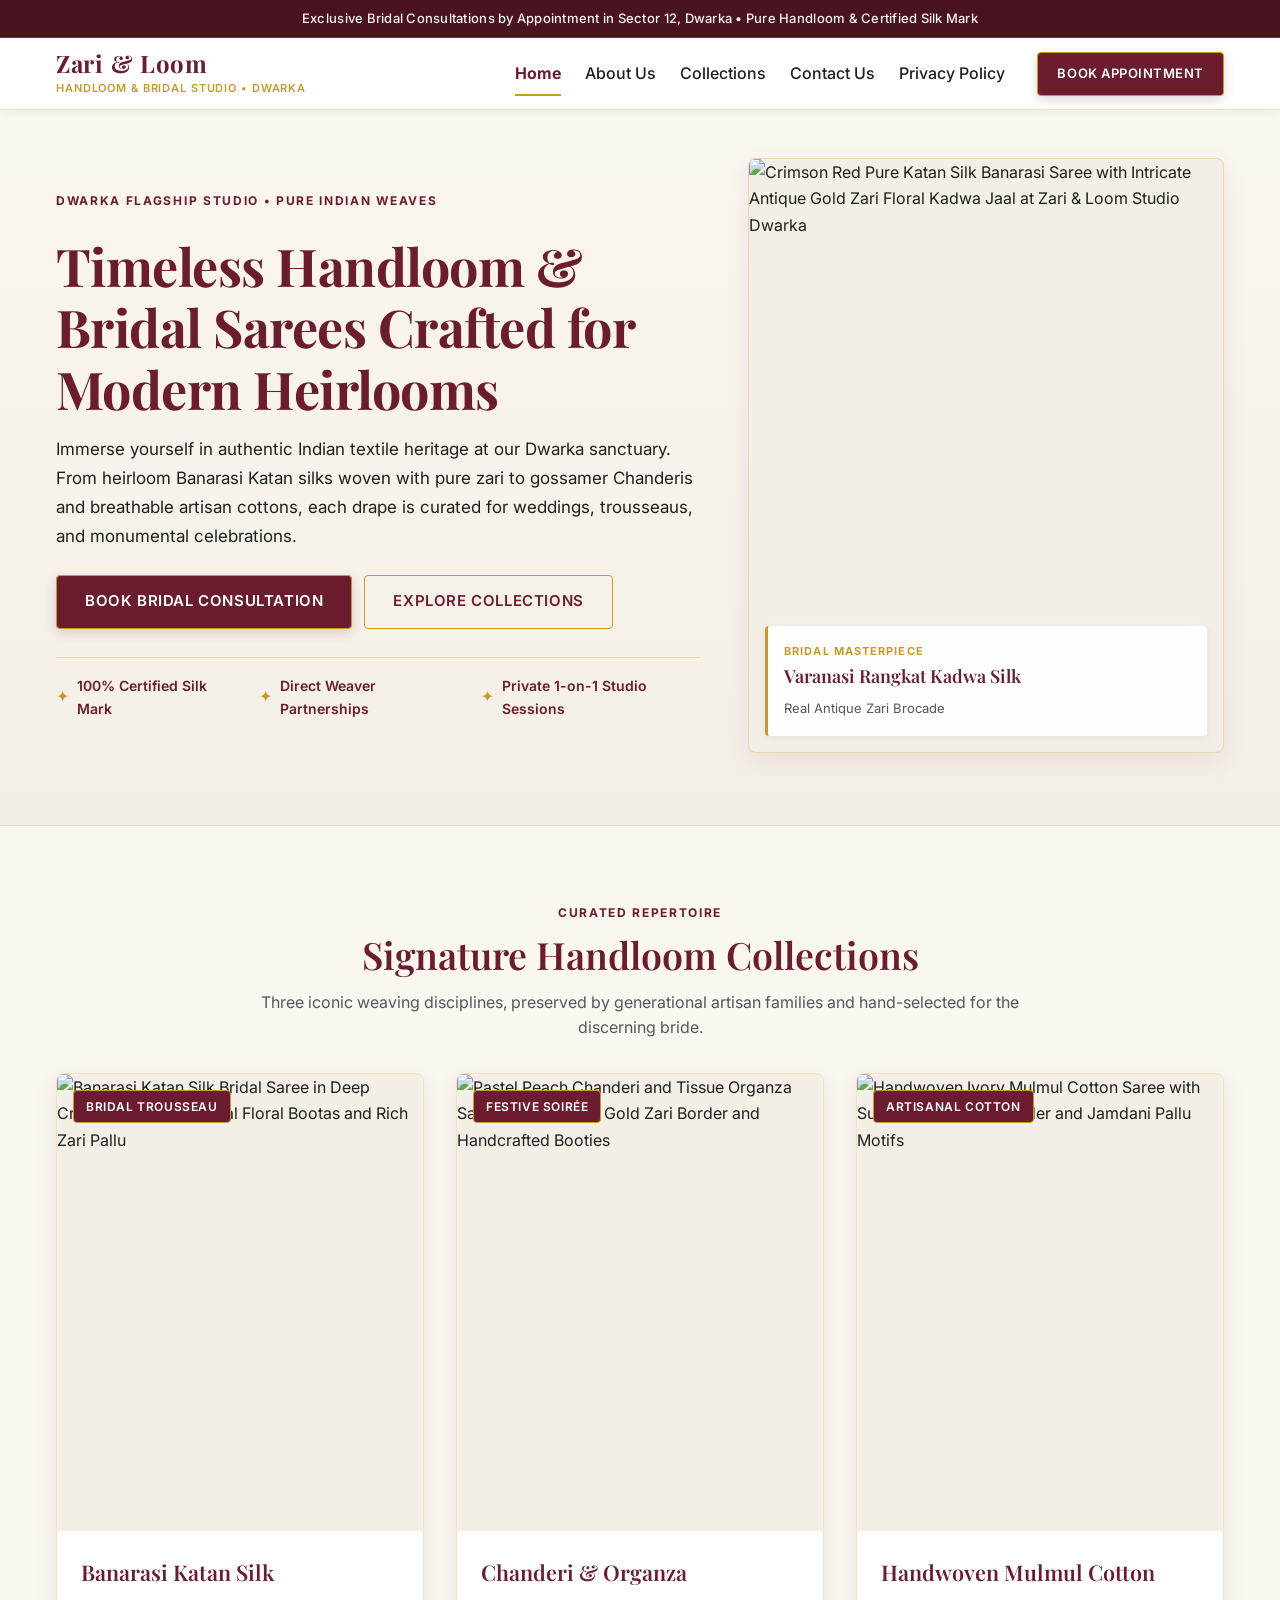
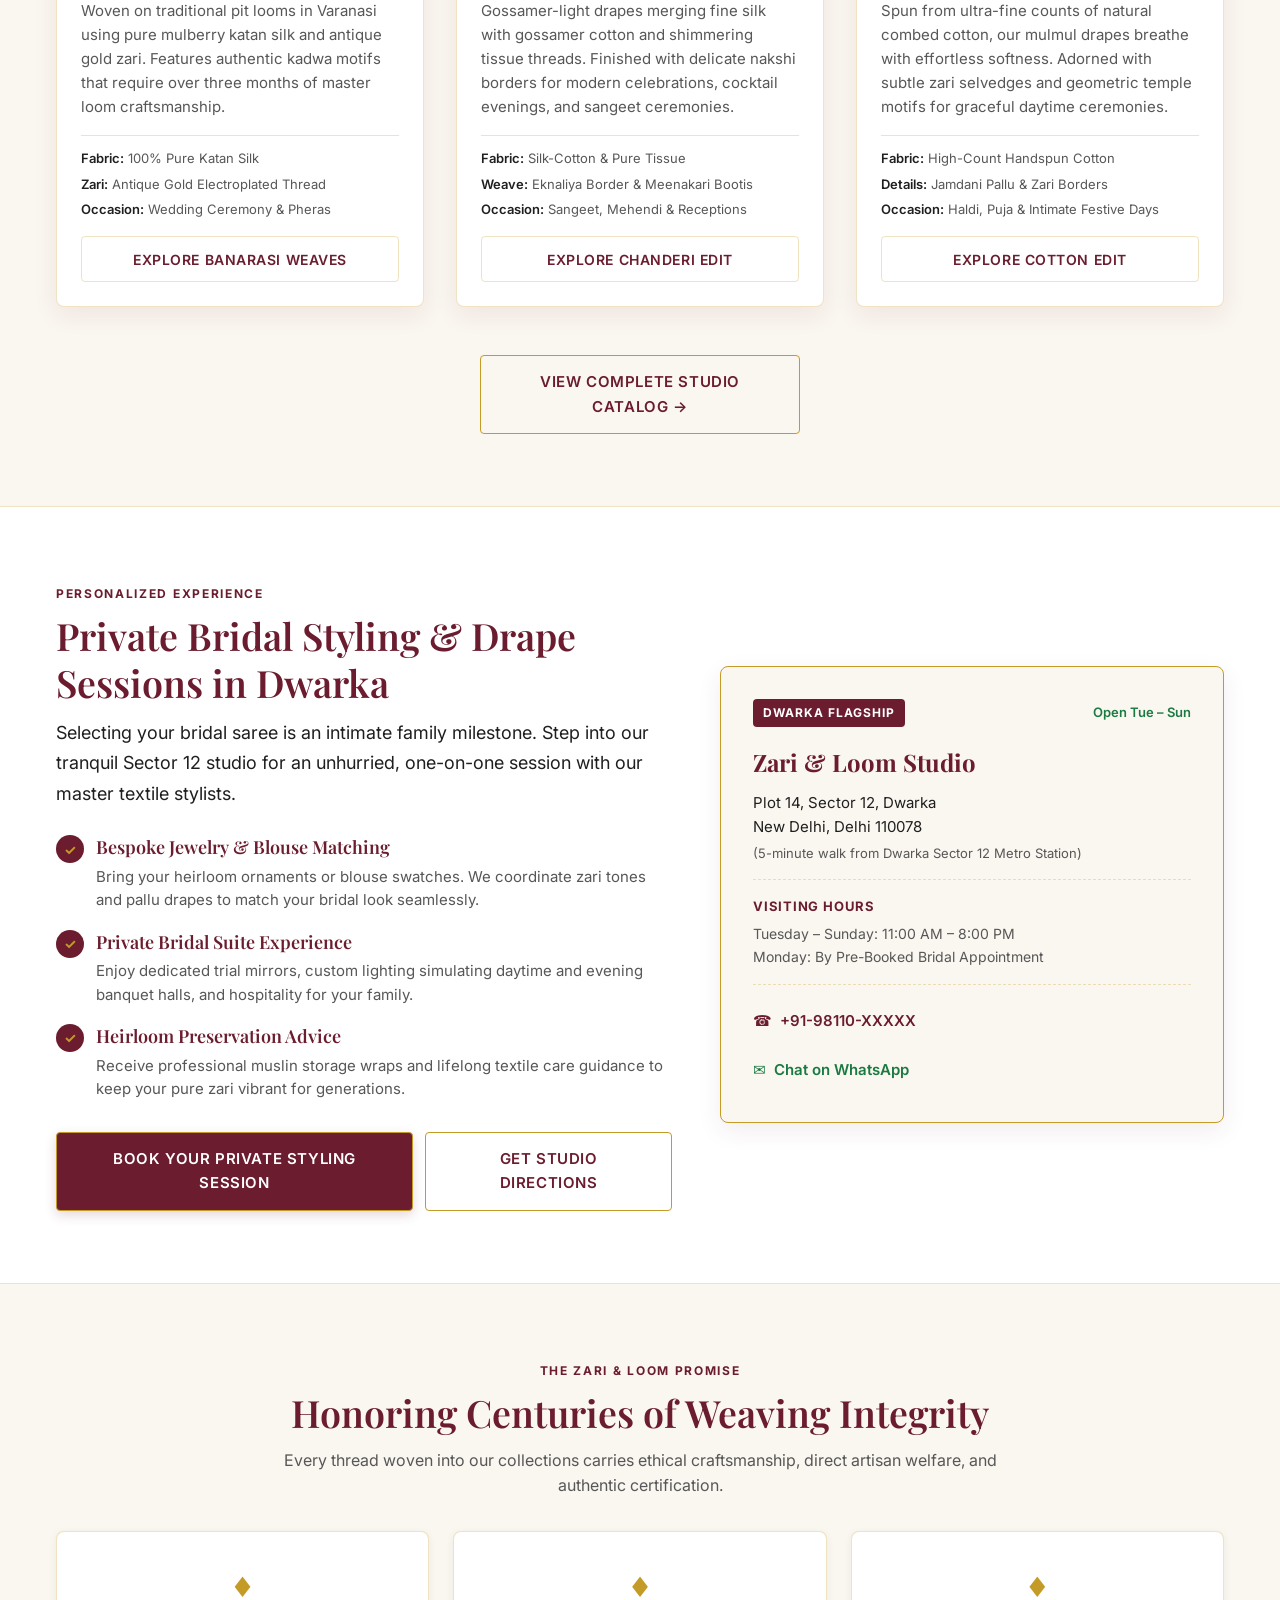
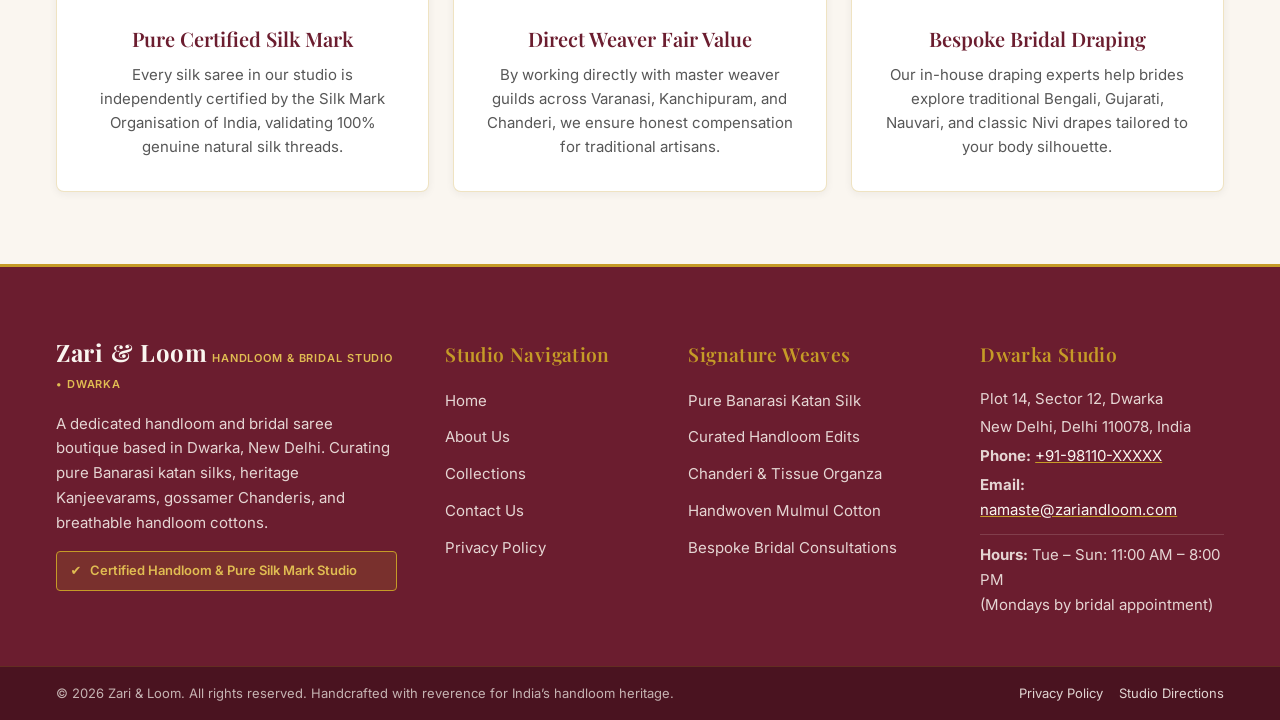
==== index.html @ 2b3d57d2 "Add files via upload" ====
<!DOCTYPE html>
<html lang="en">
<head>
  <meta charset="UTF-8">
  <meta name="viewport" content="width=device-width, initial-scale=1.0">
  <title>Zari &amp; Loom | Bridal &amp; Handloom Sarees Dwarka</title>
  <meta name="description" content="Explore pure Banarasi silk, Chanderi, and handloom cotton sarees at Zari &amp; Loom, Dwarka. Book a private bridal saree styling session today.">
  <meta name="robots" content="index, follow">
  <link rel="canonical" href="https://zariandloom.in/index.html">

  <!-- GOOGLE ANALYTICS 4 (GA4) TAG PLACEHOLDER -->
  <!--
  <script async src="https://www.googletagmanager.com/gtag/js?id=G-XXXXXXXXXX"></script>
  <script>
    window.dataLayer = window.dataLayer || [];
    function gtag(){dataLayer.push(arguments);}
    gtag('js', new Date());
    gtag('config', 'G-XXXXXXXXXX');
  </script>
  -->

  <!-- Open Graph Meta Tags -->
  <meta property="og:title" content="Zari &amp; Loom | Handloom &amp; Bridal Saree Boutique in Dwarka, Delhi">
  <meta property="og:description" content="Explore pure Banarasi silk, Chanderi, and handloom cotton sarees at Zari &amp; Loom, Dwarka. Book a private bridal saree styling session today.">
  <meta property="og:type" content="website">
  <meta property="og:url" content="https://zariandloom.in/index.html">
  <meta property="og:image" content="https://zariandloom.in/assets/images/zari-loom-bridal-og.svg">
  <meta property="og:locale" content="en_IN">
  <meta property="og:site_name" content="Zari &amp; Loom">

  <!-- Schema.org JSON-LD Structured Data (ClothingStore / LocalBusiness) -->
  <script type="application/ld+json">
  {
    "@context": "https://schema.org",
    "@type": ["ClothingStore", "LocalBusiness"],
    "name": "Zari & Loom Handloom Studio",
    "alternateName": "Zari & Loom",
    "image": "https://zariandloom.in/assets/images/zari-loom-bridal-og.svg",
    "description": "Boutique handloom and bridal saree studio based in Sector 12, Dwarka, New Delhi. Curating authentic Banarasi Katan silks, bridal Kanjeevarams, gossamer Chanderis, and handloom cottons with Silk Mark certification.",
    "url": "https://zariandloom.in/",
    "telephone": "+91-98110-XXXXX",
    "priceRange": "₹₹₹",
    "currenciesAccepted": "INR",
    "paymentAccepted": "Cash, Credit Card, Debit Card, UPI, Net Banking",
    "address": {
      "@type": "PostalAddress",
      "streetAddress": "Plot 14, Sector 12, Dwarka",
      "addressLocality": "Dwarka, New Delhi",
      "addressRegion": "Delhi",
      "postalCode": "110078",
      "addressCountry": "IN"
    },
    "geo": {
      "@type": "GeoCoordinates",
      "latitude": 28.5921,
      "longitude": 77.0460
    },
    "openingHoursSpecification": [
      {
        "@type": "OpeningHoursSpecification",
        "dayOfWeek": ["Tuesday", "Wednesday", "Thursday", "Friday", "Saturday", "Sunday"],
        "opens": "11:00",
        "closes": "20:00"
      }
    ],
    "hasMap": "https://maps.google.com/?q=Plot+14+Sector+12+Dwarka+New+Delhi+110078"
  }
  </script>

  <!-- Fonts & Stylesheet -->
  <link rel="preconnect" href="https://fonts.googleapis.com">
  <link rel="preconnect" href="https://fonts.gstatic.com" crossorigin>
  <link href="https://fonts.googleapis.com/css2?family=Inter:wght@300;400;500;600;700&family=Playfair+Display:ital,wght@0,500;0,600;0,700;1,400&display=swap" rel="stylesheet">
  <link rel="stylesheet" href="style.css">

  <!-- Deferred Script -->
  <script src="script.js" defer></script>
</head>
<body>
  <!-- Accessible Skip Link -->
  <a href="#main-content" class="skip-link">Skip to main content</a>

  <!-- Top Announcement Bar -->
  <aside class="announcement-bar" aria-label="Studio Announcement">
    <div class="container announcement-content">
      <p>Exclusive Bridal Consultations by Appointment in Sector 12, Dwarka • Pure Handloom &amp; Certified Silk Mark</p>
    </div>
  </aside>

  <!-- Reusable Site Header (Identical across all pages) -->
  <header class="site-header">
    <div class="container header-container">
      <a href="index.html" class="brand-logo" aria-label="Zari and Loom Homepage">
        <span class="brand-name">Zari &amp; Loom</span>
        <span class="brand-tagline">Handloom &amp; Bridal Studio • Dwarka</span>
      </a>

      <!-- Mobile Navigation Hamburger Button -->
      <button class="nav-toggle" type="button" aria-expanded="false" aria-controls="primary-navigation" aria-label="Toggle navigation menu">
        <span class="hamburger-bar"></span>
        <span class="hamburger-bar"></span>
        <span class="hamburger-bar"></span>
      </button>

      <!-- Primary Navigation -->
      <nav id="primary-navigation" class="primary-nav" aria-label="Primary site navigation">
        <ul class="nav-list">
          <li><a href="index.html" class="nav-link active" aria-current="page">Home</a></li>
          <li><a href="about.html" class="nav-link">About Us</a></li>
          <li><a href="collections.html" class="nav-link">Collections</a></li>
          <li><a href="contact.html" class="nav-link">Contact Us</a></li>
          <li><a href="privacy-policy.html" class="nav-link">Privacy Policy</a></li>
        </ul>
        <div class="header-action">
          <a href="contact.html#booking-form" class="btn btn-primary btn-sm">Book Appointment</a>
        </div>
      </nav>
    </div>
  </header>

  <!-- Main Landmark -->
  <main id="main-content">
    
    <!-- Hero Section -->
    <section class="hero-section" aria-labelledby="hero-heading">
      <div class="container hero-grid">
        <div class="hero-content">
          <span class="eyebrow-tag">Dwarka Flagship Studio • Pure Indian Weaves</span>
          <h1 id="hero-heading" class="hero-title">Timeless Handloom &amp; Bridal Sarees Crafted for Modern Heirlooms</h1>
          <p class="hero-description">
            Immerse yourself in authentic Indian textile heritage at our Dwarka sanctuary. From heirloom Banarasi Katan silks woven with pure zari to gossamer Chanderis and breathable artisan cottons, each drape is curated for weddings, trousseaus, and monumental celebrations.
          </p>
          <div class="hero-cta-group">
            <a href="contact.html#booking-form" class="btn btn-primary">Book Bridal Consultation</a>
            <a href="collections.html" class="btn btn-secondary">Explore Collections</a>
          </div>
          <div class="hero-trust-bar">
            <div class="trust-badge">
              <span class="trust-icon" aria-hidden="true">&#10022;</span>
              <span class="trust-text">100% Certified Silk Mark</span>
            </div>
            <div class="trust-badge">
              <span class="trust-icon" aria-hidden="true">&#10022;</span>
              <span class="trust-text">Direct Weaver Partnerships</span>
            </div>
            <div class="trust-badge">
              <span class="trust-icon" aria-hidden="true">&#10022;</span>
              <span class="trust-text">Private 1-on-1 Studio Sessions</span>
            </div>
          </div>
        </div>

        <div class="hero-visual">
          <div class="hero-image-wrapper">
            <img 
              src="https://images.unsplash.com/photo-1610030469983-98e550d6193c?auto=format&fit=crop&w=800&q=80" 
              alt="Crimson Red Pure Katan Silk Banarasi Saree with Intricate Antique Gold Zari Floral Kadwa Jaal at Zari & Loom Studio Dwarka"
              class="hero-img"
              width="800"
              height="960">
            <div class="hero-visual-card">
              <span class="card-eyebrow">Bridal Masterpiece</span>
              <p class="card-title">Varanasi Rangkat Kadwa Silk</p>
              <span class="card-detail">Real Antique Zari Brocade</span>
            </div>
          </div>
        </div>
      </div>
    </section>

    <!-- Featured Collections Preview Section -->
    <section class="collections-preview-section section-padding" aria-labelledby="collections-heading">
      <div class="container">
        <div class="section-header text-center">
          <span class="eyebrow-tag">Curated Repertoire</span>
          <h2 id="collections-heading" class="section-title">Signature Handloom Collections</h2>
          <p class="section-subtitle">
            Three iconic weaving disciplines, preserved by generational artisan families and hand-selected for the discerning bride.
          </p>
        </div>

        <div class="collections-grid">
          
          <!-- Collection 1: Banarasi Katan Silk -->
          <article class="collection-card">
            <div class="card-image-box">
              <img 
                src="https://images.unsplash.com/photo-1617627143750-d86bc21e42bb?auto=format&fit=crop&w=600&q=80" 
                alt="Banarasi Katan Silk Bridal Saree in Deep Crimson with Traditional Floral Bootas and Rich Zari Pallu"
                class="card-img"
                width="600"
                height="750"
                loading="lazy">
              <span class="collection-badge">Bridal Trousseau</span>
            </div>
            <div class="card-body">
              <h3 class="collection-card-title">Banarasi Katan Silk</h3>
              <p class="card-text">
                Woven on traditional pit looms in Varanasi using pure mulberry katan silk and antique gold zari. Features authentic kadwa motifs that require over three months of master loom craftsmanship.
              </p>
              <ul class="card-spec-list" aria-label="Banarasi saree highlights">
                <li><span>Fabric:</span> 100% Pure Katan Silk</li>
                <li><span>Zari:</span> Antique Gold Electroplated Thread</li>
                <li><span>Occasion:</span> Wedding Ceremony &amp; Pheras</li>
              </ul>
              <div class="card-footer">
                <a href="collections.html#banarasi" class="btn btn-outline-primary">Explore Banarasi Weaves</a>
              </div>
            </div>
          </article>

          <!-- Collection 2: Chanderi & Organza -->
          <article class="collection-card">
            <div class="card-image-box">
              <img 
                src="https://images.unsplash.com/photo-1583391733956-3750e0ff4e8b?auto=format&fit=crop&w=600&q=80" 
                alt="Pastel Peach Chanderi and Tissue Organza Saree with Delicate Gold Zari Border and Handcrafted Booties"
                class="card-img"
                width="600"
                height="750"
                loading="lazy">
              <span class="collection-badge">Festive Soirée</span>
            </div>
            <div class="card-body">
              <h3 class="collection-card-title">Chanderi &amp; Organza</h3>
              <p class="card-text">
                Gossamer-light drapes merging fine silk with gossamer cotton and shimmering tissue threads. Finished with delicate nakshi borders for modern celebrations, cocktail evenings, and sangeet ceremonies.
              </p>
              <ul class="card-spec-list" aria-label="Chanderi saree highlights">
                <li><span>Fabric:</span> Silk-Cotton &amp; Pure Tissue</li>
                <li><span>Weave:</span> Eknaliya Border &amp; Meenakari Bootis</li>
                <li><span>Occasion:</span> Sangeet, Mehendi &amp; Receptions</li>
              </ul>
              <div class="card-footer">
                <a href="collections.html#chanderi" class="btn btn-outline-primary">Explore Chanderi Edit</a>
              </div>
            </div>
          </article>

          <!-- Collection 3: Handwoven Mulmul Cotton -->
          <article class="collection-card">
            <div class="card-image-box">
              <img 
                src="https://images.unsplash.com/photo-1609357605129-26f69add5d6e?auto=format&fit=crop&w=600&q=80" 
                alt="Handwoven Ivory Mulmul Cotton Saree with Subtle Zari Temple Border and Jamdani Pallu Motifs"
                class="card-img"
                width="600"
                height="750"
                loading="lazy">
              <span class="collection-badge">Artisanal Cotton</span>
            </div>
            <div class="card-body">
              <h3 class="collection-card-title">Handwoven Mulmul Cotton</h3>
              <p class="card-text">
                Spun from ultra-fine counts of natural combed cotton, our mulmul drapes breathe with effortless softness. Adorned with subtle zari selvedges and geometric temple motifs for graceful daytime ceremonies.
              </p>
              <ul class="card-spec-list" aria-label="Mulmul cotton highlights">
                <li><span>Fabric:</span> High-Count Handspun Cotton</li>
                <li><span>Details:</span> Jamdani Pallu &amp; Zari Borders</li>
                <li><span>Occasion:</span> Haldi, Puja &amp; Intimate Festive Days</li>
              </ul>
              <div class="card-footer">
                <a href="collections.html#mulmul" class="btn btn-outline-primary">Explore Cotton Edit</a>
              </div>
            </div>
          </article>

        </div>

        <div class="collections-action text-center">
          <a href="collections.html" class="btn btn-secondary">View Complete Studio Catalog &rarr;</a>
        </div>
      </div>
    </section>

    <!-- Studio Consultation Section -->
    <section class="studio-consultation-section section-padding" aria-labelledby="consultation-heading">
      <div class="container consultation-grid">
        <div class="consultation-content">
          <span class="eyebrow-tag">Personalized Experience</span>
          <h2 id="consultation-heading" class="section-title">Private Bridal Styling &amp; Drape Sessions in Dwarka</h2>
          <p class="consultation-lead">
            Selecting your bridal saree is an intimate family milestone. Step into our tranquil Sector 12 studio for an unhurried, one-on-one session with our master textile stylists.
          </p>

          <div class="consultation-features">
            <div class="feature-item">
              <div class="feature-bullet" aria-hidden="true">&#10003;</div>
              <div>
                <h3 class="feature-title">Bespoke Jewelry &amp; Blouse Matching</h3>
                <p class="feature-desc">Bring your heirloom ornaments or blouse swatches. We coordinate zari tones and pallu drapes to match your bridal look seamlessly.</p>
              </div>
            </div>

            <div class="feature-item">
              <div class="feature-bullet" aria-hidden="true">&#10003;</div>
              <div>
                <h3 class="feature-title">Private Bridal Suite Experience</h3>
                <p class="feature-desc">Enjoy dedicated trial mirrors, custom lighting simulating daytime and evening banquet halls, and hospitality for your family.</p>
              </div>
            </div>

            <div class="feature-item">
              <div class="feature-bullet" aria-hidden="true">&#10003;</div>
              <div>
                <h3 class="feature-title">Heirloom Preservation Advice</h3>
                <p class="feature-desc">Receive professional muslin storage wraps and lifelong textile care guidance to keep your pure zari vibrant for generations.</p>
              </div>
            </div>
          </div>

          <div class="consultation-cta-group">
            <a href="contact.html#booking-form" class="btn btn-primary">Book Your Private Styling Session</a>
            <a href="contact.html" class="btn btn-secondary">Get Studio Directions</a>
          </div>
        </div>

        <div class="consultation-card-wrapper">
          <div class="studio-info-card">
            <div class="card-header-bar">
              <span class="studio-badge">Dwarka Flagship</span>
              <span class="studio-status">Open Tue – Sun</span>
            </div>
            <h3 class="studio-card-title">Zari &amp; Loom Studio</h3>
            <p class="studio-card-address">
              Plot 14, Sector 12, Dwarka<br>
              New Delhi, Delhi 110078<br>
              <small class="landmark-text">(5-minute walk from Dwarka Sector 12 Metro Station)</small>
            </p>
            
            <div class="studio-hours-block">
              <h4 class="hours-heading">Visiting Hours</h4>
              <p>Tuesday – Sunday: 11:00 AM – 8:00 PM</p>
              <p>Monday: By Pre-Booked Bridal Appointment</p>
            </div>

            <div class="studio-direct-contact">
              <a href="tel:+919811000000" class="direct-link">
                <span class="icon" aria-hidden="true">&#9742;</span> +91-98110-XXXXX
              </a>
              <a href="https://wa.me/919811000000" class="direct-link whatsapp-link" target="_blank" rel="noopener noreferrer">
                <span class="icon" aria-hidden="true">&#9993;</span> Chat on WhatsApp
              </a>
            </div>
          </div>
        </div>
      </div>
    </section>

    <!-- Craftsmanship Pillars Section -->
    <section class="craft-pillars-section section-padding" aria-labelledby="craft-heading">
      <div class="container">
        <div class="section-header text-center">
          <span class="eyebrow-tag">The Zari &amp; Loom Promise</span>
          <h2 id="craft-heading" class="section-title">Honoring Centuries of Weaving Integrity</h2>
          <p class="section-subtitle">
            Every thread woven into our collections carries ethical craftsmanship, direct artisan welfare, and authentic certification.
          </p>
        </div>

        <div class="pillars-grid">
          <div class="pillar-card">
            <div class="pillar-icon" aria-hidden="true">&#9830;</div>
            <h3 class="pillar-title">Pure Certified Silk Mark</h3>
            <p class="pillar-desc">
              Every silk saree in our studio is independently certified by the Silk Mark Organisation of India, validating 100% genuine natural silk threads.
            </p>
          </div>

          <div class="pillar-card">
            <div class="pillar-icon" aria-hidden="true">&#9830;</div>
            <h3 class="pillar-title">Direct Weaver Fair Value</h3>
            <p class="pillar-desc">
              By working directly with master weaver guilds across Varanasi, Kanchipuram, and Chanderi, we ensure honest compensation for traditional artisans.
            </p>
          </div>

          <div class="pillar-card">
            <div class="pillar-icon" aria-hidden="true">&#9830;</div>
            <h3 class="pillar-title">Bespoke Bridal Draping</h3>
            <p class="pillar-desc">
              Our in-house draping experts help brides explore traditional Bengali, Gujarati, Nauvari, and classic Nivi drapes tailored to your body silhouette.
            </p>
          </div>
        </div>
      </div>
    </section>

  </main>

  <!-- Reusable Site Footer (Identical across all pages) -->
  <footer class="site-footer">
    <div class="container footer-grid">
      
      <!-- Footer Brand Column -->
      <div class="footer-column footer-brand-col">
        <a href="index.html" class="footer-brand" aria-label="Zari and Loom Homepage">
          <span class="brand-name">Zari &amp; Loom</span>
          <span class="brand-tagline">Handloom &amp; Bridal Studio • Dwarka</span>
        </a>
        <p class="footer-bio">
          A dedicated handloom and bridal saree boutique based in Dwarka, New Delhi. Curating pure Banarasi katan silks, heritage Kanjeevarams, gossamer Chanderis, and breathable handloom cottons.
        </p>
        <div class="footer-silk-badge">
          <span class="silk-badge-icon" aria-hidden="true">&#10004;</span>
          <span>Certified Handloom &amp; Pure Silk Mark Studio</span>
        </div>
      </div>

      <!-- Quick Links Navigation -->
      <nav class="footer-column" aria-label="Footer Quick Links">
        <h3 class="footer-heading">Studio Navigation</h3>
        <ul class="footer-links">
          <li><a href="index.html">Home</a></li>
          <li><a href="about.html">About Us</a></li>
          <li><a href="collections.html">Collections</a></li>
          <li><a href="contact.html">Contact Us</a></li>
          <li><a href="privacy-policy.html">Privacy Policy</a></li>
        </ul>
      </nav>

      <!-- Handloom Weaves Categories -->
      <nav class="footer-column" aria-label="Footer Weaves Navigation">
        <h3 class="footer-heading">Signature Weaves</h3>
        <ul class="footer-links">
          <li><a href="collections.html#banarasi">Pure Banarasi Katan Silk</a></li>
          <li><a href="collections.html">Curated Handloom Edits</a></li>
          <li><a href="collections.html#chanderi">Chanderi &amp; Tissue Organza</a></li>
          <li><a href="collections.html#mulmul">Handwoven Mulmul Cotton</a></li>
          <li><a href="contact.html#booking-form">Bespoke Bridal Consultations</a></li>
        </ul>
      </nav>

      <!-- Studio Location & Contact Column -->
      <div class="footer-column">
        <h3 class="footer-heading">Dwarka Studio</h3>
        <address class="footer-address">
          <p>Plot 14, Sector 12, Dwarka</p>
          <p>New Delhi, Delhi 110078, India</p>
          <p class="footer-contact-row">
            <strong>Phone:</strong> <a href="tel:+919811000000">+91-98110-XXXXX</a>
          </p>
          <p class="footer-contact-row">
            <strong>Email:</strong> <a href="mailto:namaste@zariandloom.com">namaste@zariandloom.com</a>
          </p>
          <p class="footer-hours">
            <strong>Hours:</strong> Tue – Sun: 11:00 AM – 8:00 PM<br>(Mondays by bridal appointment)
          </p>
        </address>
      </div>

    </div>

    <!-- Sub-Footer / Copyright -->
    <div class="sub-footer">
      <div class="container sub-footer-content">
        <p class="copyright-text">
          &copy; 2026 Zari &amp; Loom. All rights reserved. Handcrafted with reverence for India’s handloom heritage.
        </p>
        <ul class="sub-footer-links">
          <li><a href="privacy-policy.html">Privacy Policy</a></li>
          <li><a href="contact.html">Studio Directions</a></li>
        </ul>
      </div>
    </div>
  </footer>

</body>
</html>
---- style.css ----
/* ==========================================================================
   ZARI & LOOM — BOUTIQUE HANDLOOM & BRIDAL STUDIO, DWARKA, NEW DELHI
   Main Stylesheet: style.css
   Strict adherence to AGENTS.md & design-brief.md
   ========================================================================== */

/* --------------------------------------------------------------------------
   1. CSS Custom Properties (:root)
   -------------------------------------------------------------------------- */
:root {
  /* Brand Core Palette */
  --color-primary: #6B1D2F;          /* Deep Maroon / Crimson Heritage */
  --color-bg: #FAF6F0;               /* Warm Ivory / Raw Silk Canvas */
  --color-accent: #C59B27;           /* Antique Zari Gold / Metallic Accent */
  --color-text: #1F1F1F;             /* Charcoal / Deep Graphite */
  --color-surface: #FFFFFF;          /* Pure White */
  --color-error: #B00020;            /* Crimson Red / Accessible Error */

  /* Alpha and Derivative Tints */
  --color-primary-dark: #4A1320;
  --color-primary-light: #8E2840;
  --color-accent-light: #E0BC52;
  --color-accent-subtle: rgba(197, 155, 39, 0.12);
  --color-border: rgba(197, 155, 39, 0.28);
  --color-text-muted: #575757;
  --color-surface-tinted: #F4EFE6;
  --color-whatsapp: #1B7A42;
  --color-whatsapp-dark: #12572E;

  /* Typography Stacks */
  --font-heading: 'Playfair Display', Georgia, 'Times New Roman', serif;
  --font-body: 'Inter', system-ui, -apple-system, BlinkMacSystemFont, 'Segoe UI', Roboto, sans-serif;

  /* Spacing Scale */
  --space-2xs: 0.25rem;   /* 4px */
  --space-xs:  0.5rem;    /* 8px */
  --space-sm:  0.75rem;   /* 12px */
  --space-md:  1.0rem;    /* 16px */
  --space-lg:  1.5rem;    /* 24px */
  --space-xl:  2.0rem;    /* 32px */
  --space-2xl: 3.0rem;    /* 48px */
  --space-3xl: 4.5rem;    /* 72px */

  /* Radii & Shadows */
  --radius-sm: 4px;
  --radius-md: 8px;
  --radius-lg: 16px;
  --radius-full: 9999px;

  --shadow-subtle: 0 2px 8px rgba(31, 31, 31, 0.06);
  --shadow-card:   0 8px 24px rgba(107, 29, 47, 0.08);
  --shadow-hover:  0 14px 32px rgba(107, 29, 47, 0.14);

  /* Transitions */
  --transition-fast: 0.2s ease-in-out;
  --transition-normal: 0.3s ease-in-out;
}

/* --------------------------------------------------------------------------
   2. Modern Reset & Baseline (Mobile-First 360px+)
   -------------------------------------------------------------------------- */
*, *::before, *::after {
  box-sizing: border-box;
  margin: 0;
  padding: 0;
}

html {
  font-size: 100%; /* 16px */
  scroll-behavior: smooth;
  -webkit-text-size-adjust: 100%;
}

body {
  font-family: var(--font-body);
  font-size: 1rem;
  line-height: 1.65;
  color: var(--color-text);
  background-color: var(--color-bg);
  min-width: 360px;
  overflow-x: hidden;
  position: relative;
}

/* Lock scrolling when mobile navigation drawer is active */
body.nav-open {
  overflow: hidden;
}

img {
  max-width: 100%;
  height: auto;
  display: block;
}

a {
  color: inherit;
  text-decoration: none;
  transition: color var(--transition-fast);
}

ul, ol {
  list-style: none;
}

button, input, textarea, select {
  font: inherit;
  color: inherit;
}

/* Accessible Skip Link */
.skip-link {
  position: absolute;
  top: -100px;
  left: var(--space-md);
  background-color: var(--color-primary);
  color: var(--color-surface);
  padding: var(--space-sm) var(--space-md);
  border-radius: var(--radius-sm);
  z-index: 9999;
  font-weight: 600;
  transition: top var(--transition-fast);
}

.skip-link:focus {
  top: var(--space-md);
  outline: 3px solid var(--color-accent);
}

/* Focus Visible Accessibility */
:focus-visible {
  outline: 2px solid var(--color-primary);
  outline-offset: 3px;
}

/* --------------------------------------------------------------------------
   3. Layout Containers & Grid Helpers
   -------------------------------------------------------------------------- */
.container {
  width: 100%;
  max-width: 1200px;
  margin-inline: auto;
  padding-inline: var(--space-md);
}

.section-padding {
  padding-block: var(--space-2xl);
}

.text-center {
  text-align: center;
}

/* Section Header Typography */
.section-header {
  max-width: 760px;
  margin-inline: auto;
  margin-bottom: var(--space-xl);
}

.eyebrow-tag {
  display: inline-block;
  font-family: var(--font-body);
  font-size: 0.75rem;
  font-weight: 700;
  text-transform: uppercase;
  letter-spacing: 0.14em;
  color: var(--color-primary);
  margin-bottom: var(--space-xs);
  position: relative;
}

.section-title {
  font-family: var(--font-heading);
  font-size: clamp(1.65rem, 3.5vw, 2.35rem);
  font-weight: 600;
  line-height: 1.25;
  color: var(--color-primary);
  margin-bottom: var(--space-sm);
}

.section-subtitle {
  font-size: 1rem;
  color: var(--color-text-muted);
  line-height: 1.6;
}

/* --------------------------------------------------------------------------
   4. Buttons & Interactive Controls
   -------------------------------------------------------------------------- */
.btn {
  display: inline-flex;
  align-items: center;
  justify-content: center;
  gap: var(--space-xs);
  padding: 0.85rem 1.75rem;
  font-family: var(--font-body);
  font-size: 0.9375rem;
  font-weight: 600;
  letter-spacing: 0.04em;
  text-transform: uppercase;
  border-radius: var(--radius-sm);
  cursor: pointer;
  transition: all var(--transition-normal);
  min-height: 44px; /* Accessible tap target */
  text-align: center;
}

.btn-sm {
  padding: 0.55rem 1.2rem;
  font-size: 0.8125rem;
}

.btn-primary {
  background-color: var(--color-primary);
  color: var(--color-surface);
  border: 1px solid var(--color-accent);
  box-shadow: 0 4px 12px rgba(107, 29, 47, 0.18);
}

.btn-primary:hover, .btn-primary:focus-visible {
  background-color: var(--color-primary-dark);
  border-color: var(--color-accent-light);
  box-shadow: 0 6px 16px rgba(107, 29, 47, 0.28);
  transform: translateY(-1px);
}

.btn-secondary {
  background-color: transparent;
  color: var(--color-primary);
  border: 1.5px solid var(--color-accent);
}

.btn-secondary:hover, .btn-secondary:focus-visible {
  background-color: var(--color-accent-subtle);
  border-color: var(--color-primary);
  color: var(--color-primary-dark);
}

.btn-outline-primary {
  background-color: transparent;
  color: var(--color-primary);
  border: 1px solid var(--color-border);
  padding: 0.65rem 1.25rem;
  font-size: 0.875rem;
}

.btn-outline-primary:hover, .btn-outline-primary:focus-visible {
  background-color: var(--color-primary);
  color: var(--color-surface);
  border-color: var(--color-primary);
}

/* --------------------------------------------------------------------------
   5. Top Announcement Bar
   -------------------------------------------------------------------------- */
.announcement-bar {
  background-color: var(--color-primary-dark);
  color: var(--color-bg);
  padding-block: var(--space-xs);
  border-bottom: 1px solid var(--color-border);
  font-size: 0.8125rem;
  letter-spacing: 0.02em;
}

.announcement-content p {
  text-align: center;
  font-weight: 500;
}

/* --------------------------------------------------------------------------
   6. Site Header & Navigation (Identical Across Pages)
   -------------------------------------------------------------------------- */
.site-header {
  background-color: var(--color-surface);
  border-bottom: 1px solid var(--color-border);
  position: sticky;
  top: 0;
  z-index: 1000;
  box-shadow: var(--shadow-subtle);
}

.header-container {
  display: flex;
  align-items: center;
  justify-content: space-between;
  padding-block: var(--space-sm);
  position: relative;
}

/* Brand Logo */
.brand-logo {
  display: flex;
  flex-direction: column;
}

.brand-name {
  font-family: var(--font-heading);
  font-size: 1.5rem;
  font-weight: 700;
  letter-spacing: 0.03em;
  color: var(--color-primary);
  line-height: 1.1;
}

.brand-tagline {
  font-family: var(--font-body);
  font-size: 0.6875rem;
  text-transform: uppercase;
  letter-spacing: 0.08em;
  color: var(--color-accent);
  font-weight: 600;
  margin-top: 2px;
}

/* Mobile Hamburger Toggle */
.nav-toggle {
  display: flex;
  flex-direction: column;
  justify-content: space-around;
  width: 44px;
  height: 44px;
  background: transparent;
  border: 1px solid var(--color-border);
  border-radius: var(--radius-sm);
  padding: 10px 8px;
  cursor: pointer;
  z-index: 1100;
  transition: border-color var(--transition-fast);
}

.nav-toggle:hover {
  border-color: var(--color-primary);
}

.hamburger-bar {
  display: block;
  width: 100%;
  height: 2px;
  background-color: var(--color-primary);
  border-radius: 2px;
  transition: transform var(--transition-normal), opacity var(--transition-normal);
}

/* Hamburger Active Transform */
.nav-toggle[aria-expanded="true"] .hamburger-bar:nth-child(1) {
  transform: translateY(8px) rotate(45deg);
}

.nav-toggle[aria-expanded="true"] .hamburger-bar:nth-child(2) {
  opacity: 0;
}

.nav-toggle[aria-expanded="true"] .hamburger-bar:nth-child(3) {
  transform: translateY(-8px) rotate(-45deg);
}

/* Primary Navigation Drawer (Mobile Default) */
.primary-nav {
  position: absolute;
  top: 100%;
  left: 0;
  width: 100%;
  background-color: var(--color-surface);
  border-bottom: 2px solid var(--color-accent);
  box-shadow: 0 12px 24px rgba(31, 31, 31, 0.12);
  padding: var(--space-lg) var(--space-md);
  display: none;
  flex-direction: column;
  gap: var(--space-md);
  z-index: 1050;
}

.primary-nav.is-open {
  display: flex;
}

.nav-list {
  display: flex;
  flex-direction: column;
  gap: var(--space-sm);
}

.nav-link {
  display: block;
  font-family: var(--font-body);
  font-size: 1rem;
  font-weight: 500;
  color: var(--color-text);
  padding: var(--space-xs) 0;
  border-bottom: 1px solid rgba(197, 155, 39, 0.15);
  transition: color var(--transition-fast), padding-left var(--transition-fast);
}

.nav-link:hover, .nav-link:focus-visible {
  color: var(--color-primary);
  padding-left: var(--space-xs);
}

.nav-link.active {
  color: var(--color-primary);
  font-weight: 700;
  border-bottom-color: var(--color-accent);
}

.header-action {
  margin-top: var(--space-xs);
}

.header-action .btn {
  width: 100%;
}

/* --------------------------------------------------------------------------
   7. Hero Section
   -------------------------------------------------------------------------- */
.hero-section {
  padding-block: var(--space-2xl) var(--space-3xl);
  background: linear-gradient(180deg, var(--color-bg) 0%, var(--color-surface-tinted) 100%);
  border-bottom: 1px solid var(--color-border);
}

.hero-grid {
  display: flex;
  flex-direction: column;
  gap: var(--space-xl);
}

.hero-content {
  display: flex;
  flex-direction: column;
  gap: var(--space-md);
}

.hero-title {
  font-family: var(--font-heading);
  font-size: clamp(2.1rem, 6vw, 3.4rem);
  font-weight: 700;
  line-height: 1.18;
  color: var(--color-primary);
  letter-spacing: -0.01em;
}

.hero-description {
  font-size: 1.0625rem;
  color: var(--color-text);
  line-height: 1.7;
}

.hero-cta-group {
  display: flex;
  flex-direction: column;
  gap: var(--space-sm);
  margin-top: var(--space-xs);
}

/* Trust Bar */
.hero-trust-bar {
  display: flex;
  flex-direction: column;
  gap: var(--space-xs);
  padding-top: var(--space-md);
  border-top: 1px solid var(--color-border);
  margin-top: var(--space-sm);
}

.trust-badge {
  display: flex;
  align-items: center;
  gap: var(--space-xs);
  font-size: 0.875rem;
  font-weight: 600;
  color: var(--color-primary);
}

.trust-icon {
  color: var(--color-accent);
  font-size: 1rem;
}

/* Hero Visual Card */
.hero-visual {
  position: relative;
}

.hero-image-wrapper {
  position: relative;
  border-radius: var(--radius-md);
  overflow: hidden;
  box-shadow: var(--shadow-card);
  border: 1px solid var(--color-border);
  aspect-ratio: 4 / 5;
  background-color: var(--color-surface-tinted);
}

.hero-img {
  width: 100%;
  height: 100%;
  object-fit: cover;
  transition: transform 0.6s ease;
}

.hero-image-wrapper:hover .hero-img {
  transform: scale(1.02);
}

.hero-visual-card {
  position: absolute;
  bottom: var(--space-md);
  left: var(--space-md);
  right: var(--space-md);
  background: rgba(255, 255, 255, 0.94);
  backdrop-filter: blur(8px);
  padding: var(--space-md);
  border-radius: var(--radius-sm);
  border-left: 3px solid var(--color-accent);
  box-shadow: var(--shadow-subtle);
}

.card-eyebrow {
  font-size: 0.6875rem;
  font-weight: 700;
  text-transform: uppercase;
  letter-spacing: 0.1em;
  color: var(--color-accent);
  display: block;
}

.card-title {
  font-family: var(--font-heading);
  font-size: 1.125rem;
  font-weight: 600;
  color: var(--color-primary);
  margin-block: 2px;
}

.card-detail {
  font-size: 0.8125rem;
  color: var(--color-text-muted);
}

/* --------------------------------------------------------------------------
   8. Featured Collections Preview Section
   -------------------------------------------------------------------------- */
.collections-preview-section {
  background-color: var(--color-bg);
}

.collections-grid {
  display: grid;
  grid-template-columns: 1fr;
  gap: var(--space-xl);
  margin-bottom: var(--space-2xl);
}

.collection-card {
  background-color: var(--color-surface);
  border: 1px solid var(--color-border);
  border-radius: var(--radius-md);
  overflow: hidden;
  box-shadow: var(--shadow-card);
  display: flex;
  flex-direction: column;
  transition: transform var(--transition-normal), box-shadow var(--transition-normal);
}

.collection-card:hover {
  transform: translateY(-4px);
  box-shadow: var(--shadow-hover);
}

.card-image-box {
  position: relative;
  aspect-ratio: 4 / 5;
  overflow: hidden;
  background-color: var(--color-surface-tinted);
}

.card-img {
  width: 100%;
  height: 100%;
  object-fit: cover;
  transition: transform 0.5s ease;
}

.collection-card:hover .card-img {
  transform: scale(1.03);
}

.collection-badge {
  position: absolute;
  top: var(--space-md);
  left: var(--space-md);
  background-color: var(--color-primary);
  color: var(--color-surface);
  font-size: 0.75rem;
  font-weight: 600;
  letter-spacing: 0.05em;
  text-transform: uppercase;
  padding: 0.35rem 0.75rem;
  border-radius: var(--radius-sm);
  border: 1px solid var(--color-accent);
}

.card-body {
  padding: var(--space-lg);
  display: flex;
  flex-direction: column;
  flex-grow: 1;
}

.collection-card-title {
  font-family: var(--font-heading);
  font-size: 1.35rem;
  font-weight: 600;
  color: var(--color-primary);
  margin-bottom: var(--space-xs);
}

.card-text {
  font-size: 0.9375rem;
  color: var(--color-text-muted);
  line-height: 1.6;
  margin-bottom: var(--space-md);
  flex-grow: 1;
}

.card-spec-list {
  border-top: 1px solid var(--color-border);
  padding-top: var(--space-sm);
  margin-bottom: var(--space-md);
  display: flex;
  flex-direction: column;
  gap: var(--space-2xs);
  font-size: 0.8125rem;
  color: var(--color-text-muted);
}

.card-spec-list li span {
  font-weight: 600;
  color: var(--color-text);
}

.card-footer .btn {
  width: 100%;
}

.collections-action .btn {
  width: 100%;
  max-width: 320px;
}

/* --------------------------------------------------------------------------
   9. Studio Consultation Section
   -------------------------------------------------------------------------- */
.studio-consultation-section {
  background-color: var(--color-surface);
  border-block: 1px solid var(--color-border);
}

.consultation-grid {
  display: flex;
  flex-direction: column;
  gap: var(--space-xl);
}

.consultation-lead {
  font-size: 1.125rem;
  color: var(--color-text);
  line-height: 1.7;
  margin-bottom: var(--space-lg);
}

.consultation-features {
  display: flex;
  flex-direction: column;
  gap: var(--space-md);
  margin-bottom: var(--space-xl);
}

.feature-item {
  display: flex;
  gap: var(--space-sm);
  align-items: flex-start;
}

.feature-bullet {
  display: flex;
  align-items: center;
  justify-content: center;
  width: 28px;
  height: 28px;
  border-radius: var(--radius-full);
  background-color: var(--color-primary);
  color: var(--color-accent);
  font-size: 0.875rem;
  font-weight: 700;
  flex-shrink: 0;
  margin-top: 2px;
}

.feature-title {
  font-family: var(--font-heading);
  font-size: 1.125rem;
  font-weight: 600;
  color: var(--color-primary);
  margin-bottom: 2px;
}

.feature-desc {
  font-size: 0.9375rem;
  color: var(--color-text-muted);
  line-height: 1.55;
}

.consultation-cta-group {
  display: flex;
  flex-direction: column;
  gap: var(--space-sm);
}

/* Studio Info Box */
.studio-info-card {
  background: var(--color-bg);
  border: 1px solid var(--color-accent);
  border-radius: var(--radius-md);
  padding: var(--space-xl);
  box-shadow: var(--shadow-card);
  position: relative;
}

.card-header-bar {
  display: flex;
  justify-content: space-between;
  align-items: center;
  margin-bottom: var(--space-md);
}

.studio-badge {
  font-size: 0.75rem;
  font-weight: 700;
  letter-spacing: 0.08em;
  text-transform: uppercase;
  color: var(--color-surface);
  background-color: var(--color-primary);
  padding: 0.25rem 0.65rem;
  border-radius: var(--radius-sm);
}

.studio-status {
  font-size: 0.8125rem;
  font-weight: 600;
  color: var(--color-whatsapp);
}

.studio-card-title {
  font-family: var(--font-heading);
  font-size: 1.5rem;
  font-weight: 700;
  color: var(--color-primary);
  margin-bottom: var(--space-xs);
}

.studio-card-address {
  font-style: normal;
  font-size: 0.9375rem;
  line-height: 1.6;
  color: var(--color-text);
  margin-bottom: var(--space-md);
}

.landmark-text {
  display: block;
  color: var(--color-text-muted);
  font-size: 0.8125rem;
  margin-top: 4px;
}

.studio-hours-block {
  border-top: 1px dashed var(--color-border);
  border-bottom: 1px dashed var(--color-border);
  padding-block: var(--space-md);
  margin-bottom: var(--space-md);
  font-size: 0.875rem;
  color: var(--color-text-muted);
}

.hours-heading {
  font-family: var(--font-body);
  font-size: 0.8125rem;
  font-weight: 700;
  text-transform: uppercase;
  letter-spacing: 0.06em;
  color: var(--color-primary);
  margin-bottom: 4px;
}

.studio-direct-contact {
  display: flex;
  flex-direction: column;
  gap: var(--space-xs);
}

.direct-link {
  display: flex;
  align-items: center;
  gap: var(--space-xs);
  font-size: 0.9375rem;
  font-weight: 600;
  color: var(--color-primary);
  padding: var(--space-xs) 0;
}

.direct-link:hover {
  color: var(--color-accent);
}

.whatsapp-link {
  color: var(--color-whatsapp);
}

.whatsapp-link:hover {
  color: var(--color-whatsapp-dark);
}

/* --------------------------------------------------------------------------
   10. Craftsmanship Pillars Section
   -------------------------------------------------------------------------- */
.craft-pillars-section {
  background-color: var(--color-bg);
}

.pillars-grid {
  display: grid;
  grid-template-columns: 1fr;
  gap: var(--space-lg);
}

.pillar-card {
  background-color: var(--color-surface);
  border: 1px solid var(--color-border);
  border-radius: var(--radius-md);
  padding: var(--space-xl);
  text-align: center;
  box-shadow: var(--shadow-subtle);
  transition: transform var(--transition-normal);
}

.pillar-card:hover {
  transform: translateY(-3px);
}

.pillar-icon {
  font-size: 1.75rem;
  color: var(--color-accent);
  margin-bottom: var(--space-sm);
}

.pillar-title {
  font-family: var(--font-heading);
  font-size: 1.25rem;
  font-weight: 600;
  color: var(--color-primary);
  margin-bottom: var(--space-xs);
}

.pillar-desc {
  font-size: 0.9375rem;
  color: var(--color-text-muted);
  line-height: 1.6;
}

/* --------------------------------------------------------------------------
   11. Site Footer (Identical Across Pages)
   -------------------------------------------------------------------------- */
.site-footer {
  background-color: var(--color-primary);
  color: var(--color-bg);
  border-top: 3px solid var(--color-accent);
}

.footer-grid {
  display: grid;
  grid-template-columns: 1fr;
  gap: var(--space-xl);
  padding-block: var(--space-3xl) var(--space-2xl);
}

.footer-brand-col {
  display: flex;
  flex-direction: column;
  gap: var(--space-md);
}

.footer-brand .brand-name {
  color: var(--color-bg);
}

.footer-brand .brand-tagline {
  color: var(--color-accent-light);
}

.footer-bio {
  font-size: 0.9375rem;
  line-height: 1.65;
  color: rgba(250, 246, 240, 0.85);
}

.footer-silk-badge {
  display: inline-flex;
  align-items: center;
  gap: var(--space-xs);
  background: rgba(197, 155, 39, 0.15);
  border: 1px solid var(--color-accent);
  padding: 0.5rem 0.85rem;
  border-radius: var(--radius-sm);
  font-size: 0.8125rem;
  font-weight: 600;
  color: var(--color-accent-light);
}

.silk-badge-icon {
  color: var(--color-accent-light);
}

.footer-heading {
  font-family: var(--font-heading);
  font-size: 1.2rem;
  font-weight: 600;
  color: var(--color-accent);
  margin-bottom: var(--space-md);
  letter-spacing: 0.02em;
}

.footer-links {
  display: flex;
  flex-direction: column;
  gap: var(--space-xs);
}

.footer-links a {
  font-size: 0.9375rem;
  color: rgba(250, 246, 240, 0.85);
  display: inline-block;
  padding-block: 2px;
  transition: color var(--transition-fast), transform var(--transition-fast);
}

.footer-links a:hover, .footer-links a:focus-visible {
  color: var(--color-accent-light);
  transform: translateX(4px);
}

.footer-address {
  font-style: normal;
  font-size: 0.9375rem;
  color: rgba(250, 246, 240, 0.85);
  line-height: 1.65;
  display: flex;
  flex-direction: column;
  gap: var(--space-2xs);
}

.footer-address a {
  color: var(--color-bg);
  text-decoration: underline;
  text-decoration-color: var(--color-accent);
}

.footer-hours {
  margin-top: var(--space-xs);
  padding-top: var(--space-xs);
  border-top: 1px solid rgba(250, 246, 240, 0.15);
}

/* Sub-Footer */
.sub-footer {
  background-color: var(--color-primary-dark);
  border-top: 1px solid rgba(197, 155, 39, 0.2);
  padding-block: var(--space-md);
}

.sub-footer-content {
  display: flex;
  flex-direction: column;
  gap: var(--space-xs);
  align-items: center;
  text-align: center;
  font-size: 0.8125rem;
  color: rgba(250, 246, 240, 0.7);
}

.sub-footer-links {
  display: flex;
  gap: var(--space-md);
}

.sub-footer-links a {
  color: rgba(250, 246, 240, 0.85);
}

.sub-footer-links a:hover {
  color: var(--color-accent-light);
}

/* --------------------------------------------------------------------------
   12. Responsive Breakpoints (Progressive Enhancement)
   -------------------------------------------------------------------------- */

/* Small Tablets / Large Phones (576px+) */
@media (min-width: 576px) {
  .hero-cta-group {
    flex-direction: row;
  }

  .consultation-cta-group {
    flex-direction: row;
  }

  .sub-footer-content {
    flex-direction: row;
    justify-content: space-between;
  }
}

/* Medium Tablets (768px+) */
@media (min-width: 768px) {
  .section-padding {
    padding-block: var(--space-3xl);
  }

  .collections-grid {
    grid-template-columns: repeat(2, 1fr);
  }

  .collections-grid .collection-card:last-child {
    grid-column: span 2;
    max-width: 580px;
    margin-inline: auto;
    width: 100%;
  }

  .pillars-grid {
    grid-template-columns: repeat(3, 1fr);
  }

  .footer-grid {
    grid-template-columns: repeat(2, 1fr);
  }
}

/* Desktop & Laptops (992px+) */
@media (min-width: 992px) {
  /* Disable Hamburger, Display Horizontal Navigation */
  .nav-toggle {
    display: none;
  }

  .primary-nav {
    position: static;
    display: flex;
    flex-direction: row;
    align-items: center;
    background: transparent;
    border: none;
    box-shadow: none;
    padding: 0;
    width: auto;
    gap: var(--space-xl);
  }

  .nav-list {
    flex-direction: row;
    gap: var(--space-lg);
  }

  .nav-link {
    padding: var(--space-xs) 0;
    border-bottom: 2px solid transparent;
    position: relative;
  }

  .nav-link:hover, .nav-link:focus-visible {
    padding-left: 0;
    color: var(--color-primary);
  }

  .nav-link.active {
    border-bottom-color: var(--color-accent);
  }

  .header-action {
    margin-top: 0;
  }

  .header-action .btn {
    width: auto;
  }

  /* Hero Section 2-Column Desktop Grid */
  .hero-grid {
    display: grid;
    grid-template-columns: 1.15fr 0.85fr;
    align-items: center;
    gap: var(--space-2xl);
  }

  .hero-trust-bar {
    flex-direction: row;
    gap: var(--space-lg);
  }

  /* Collections 3-Column Desktop Grid */
  .collections-grid {
    grid-template-columns: repeat(3, 1fr);
  }

  .collections-grid .collection-card:last-child {
    grid-column: span 1;
    max-width: none;
  }

  /* Studio Consultation 2-Column Grid */
  .consultation-grid {
    display: grid;
    grid-template-columns: 1.1fr 0.9fr;
    align-items: center;
    gap: var(--space-2xl);
  }

  /* Footer 4-Column Layout */
  .footer-grid {
    grid-template-columns: 1.4fr 0.8fr 1fr 1fr;
    gap: var(--space-2xl);
  }
}

/* Large Screens (1200px+) */
@media (min-width: 1200px) {
  .hero-title {
    font-size: 3.25rem;
  }
}

/* --------------------------------------------------------------------------
   13. Form & Inline Validation Utility Classes (for contact/booking)
   -------------------------------------------------------------------------- */
.form-group {
  display: flex;
  flex-direction: column;
  gap: var(--space-2xs);
  margin-bottom: var(--space-md);
}

.form-label {
  font-weight: 600;
  font-size: 0.875rem;
  color: var(--color-text);
}

.form-input, .form-select, .form-textarea {
  width: 100%;
  padding: 0.75rem 1rem;
  border: 1px solid var(--color-border);
  border-radius: var(--radius-sm);
  background-color: var(--color-surface);
  color: var(--color-text);
  font-size: 0.9375rem;
  transition: border-color var(--transition-fast), box-shadow var(--transition-fast);
}

.form-input:focus, .form-select:focus, .form-textarea:focus {
  border-color: var(--color-primary);
  outline: 2px solid var(--color-primary);
  outline-offset: 1px;
}

.form-input[aria-invalid="true"],
.form-select[aria-invalid="true"],
.form-textarea[aria-invalid="true"] {
  border-color: var(--color-error);
  background-color: var(--color-bg);
}

.form-error {
  display: block;
  font-size: 0.8125rem;
  color: var(--color-error);
  font-weight: 500;
  margin-top: 4px;
}

/* --------------------------------------------------------------------------
   14. About Us Page Specific Styles
   -------------------------------------------------------------------------- */
.about-hero-section {
  padding-block: var(--space-3xl) var(--space-2xl);
  background: linear-gradient(180deg, var(--color-bg) 0%, var(--color-surface-tinted) 100%);
  border-bottom: 1px solid var(--color-border);
}

.about-hero-lead {
  max-width: 820px;
  margin-inline: auto;
  font-size: 1.125rem;
  line-height: 1.7;
  color: var(--color-text);
  margin-top: var(--space-sm);
}

.about-grid {
  display: grid;
  grid-template-columns: 1fr;
  gap: var(--space-2xl);
  align-items: center;
}

.story-paragraph {
  font-size: 1.0625rem;
  line-height: 1.75;
  color: var(--color-text);
  margin-bottom: var(--space-md);
}

.quote-box {
  background-color: var(--color-surface);
  border-left: 4px solid var(--color-accent);
  padding: var(--space-lg);
  border-radius: var(--radius-sm);
  box-shadow: var(--shadow-subtle);
  margin-top: var(--space-lg);
}

.story-quote {
  font-family: var(--font-heading);
  font-size: 1.15rem;
  font-style: italic;
  color: var(--color-primary);
  line-height: 1.5;
  margin-bottom: var(--space-xs);
}

.quote-author {
  font-family: var(--font-body);
  font-size: 0.8125rem;
  font-weight: 600;
  text-transform: uppercase;
  letter-spacing: 0.08em;
  color: var(--color-accent);
}

.visual-frame {
  position: relative;
  border-radius: var(--radius-md);
  overflow: hidden;
  box-shadow: var(--shadow-card);
  border: 1px solid var(--color-border);
  aspect-ratio: 4 / 5;
  background-color: var(--color-surface-tinted);
}

.story-img {
  width: 100%;
  height: 100%;
  object-fit: cover;
  transition: transform 0.5s ease;
}

.visual-frame:hover .story-img {
  transform: scale(1.02);
}

.visual-caption-badge {
  position: absolute;
  bottom: var(--space-md);
  left: var(--space-md);
  right: var(--space-md);
  background: var(--color-surface);
  padding: var(--space-md);
  border-radius: var(--radius-sm);
  border-left: 3px solid var(--color-primary);
  box-shadow: var(--shadow-subtle);
}

.badge-title {
  font-size: 0.75rem;
  font-weight: 700;
  text-transform: uppercase;
  letter-spacing: 0.1em;
  color: var(--color-primary);
  display: block;
}

.badge-text {
  font-size: 0.875rem;
  color: var(--color-text);
  font-weight: 600;
}

/* Weaver Guilds Grid */
.weaver-guilds-section {
  background-color: var(--color-surface);
  border-block: 1px solid var(--color-border);
}

.guilds-grid {
  display: grid;
  grid-template-columns: 1fr;
  gap: var(--space-xl);
}

.guild-card {
  background-color: var(--color-bg);
  border: 1px solid var(--color-border);
  border-radius: var(--radius-md);
  padding: var(--space-xl);
  box-shadow: var(--shadow-card);
  display: flex;
  flex-direction: column;
  transition: transform var(--transition-normal);
}

.guild-card:hover {
  transform: translateY(-4px);
}

.guild-card-header {
  margin-bottom: var(--space-sm);
}

.guild-location {
  font-size: 0.75rem;
  font-weight: 700;
  text-transform: uppercase;
  letter-spacing: 0.12em;
  color: var(--color-accent);
  display: block;
  margin-bottom: var(--space-2xs);
}

.guild-title {
  font-family: var(--font-heading);
  font-size: 1.35rem;
  font-weight: 600;
  color: var(--color-primary);
}

.guild-description {
  font-size: 0.9375rem;
  color: var(--color-text);
  line-height: 1.65;
  margin-bottom: var(--space-md);
  flex-grow: 1;
}

.guild-spec-list {
  border-top: 1px solid var(--color-border);
  padding-top: var(--space-sm);
  display: flex;
  flex-direction: column;
  gap: var(--space-2xs);
  font-size: 0.8125rem;
  color: var(--color-text-muted);
}

.guild-spec-list li strong {
  color: var(--color-text);
}

/* Authenticity Guarantee */
.authenticity-section {
  background-color: var(--color-bg);
}

.authenticity-grid {
  display: grid;
  grid-template-columns: 1fr;
  gap: var(--space-2xl);
  align-items: center;
}

.authenticity-lead {
  font-size: 1.125rem;
  line-height: 1.7;
  color: var(--color-text);
  margin-bottom: var(--space-lg);
}

.authenticity-badges-list {
  display: flex;
  flex-direction: column;
  gap: var(--space-md);
}

.auth-item {
  display: flex;
  gap: var(--space-sm);
  align-items: flex-start;
}

.auth-icon {
  display: flex;
  align-items: center;
  justify-content: center;
  width: 28px;
  height: 28px;
  border-radius: var(--radius-full);
  background-color: var(--color-primary);
  color: var(--color-accent);
  font-size: 0.875rem;
  font-weight: 700;
  flex-shrink: 0;
  margin-top: 2px;
}

.auth-title {
  font-family: var(--font-heading);
  font-size: 1.125rem;
  font-weight: 600;
  color: var(--color-primary);
  margin-bottom: 2px;
}

.auth-desc {
  font-size: 0.9375rem;
  color: var(--color-text-muted);
  line-height: 1.55;
}

.guarantee-card {
  background-color: var(--color-surface);
  border: 1.5px solid var(--color-accent);
  border-radius: var(--radius-md);
  padding: var(--space-xl);
  box-shadow: var(--shadow-card);
  position: relative;
}

.guarantee-header {
  display: flex;
  align-items: center;
  gap: var(--space-xs);
  margin-bottom: var(--space-sm);
}

.guarantee-emblem {
  color: var(--color-accent);
  font-size: 1.5rem;
}

.guarantee-card-title {
  font-family: var(--font-heading);
  font-size: 1.4rem;
  font-weight: 700;
  color: var(--color-primary);
}

.guarantee-text {
  font-size: 0.9375rem;
  color: var(--color-text);
  margin-bottom: var(--space-md);
}

.guarantee-points {
  display: flex;
  flex-direction: column;
  gap: var(--space-xs);
  font-size: 0.875rem;
  color: var(--color-text);
  margin-bottom: var(--space-lg);
  padding-left: var(--space-md);
}

.guarantee-points li {
  list-style-type: disc;
}

.guarantee-footer {
  border-top: 1px dashed var(--color-border);
  padding-top: var(--space-sm);
  text-align: center;
}

.studio-signature {
  font-family: var(--font-heading);
  font-size: 0.9375rem;
  font-style: italic;
  color: var(--color-accent);
  letter-spacing: 0.04em;
}

/* Studio Experience 3-Step Cards */
.studio-experience-section {
  background-color: var(--color-surface-tinted);
  border-top: 1px solid var(--color-border);
}

.experience-grid {
  display: grid;
  grid-template-columns: 1fr;
  gap: var(--space-lg);
  margin-bottom: var(--space-2xl);
}

.experience-card {
  background-color: var(--color-surface);
  border: 1px solid var(--color-border);
  border-radius: var(--radius-md);
  padding: var(--space-xl);
  box-shadow: var(--shadow-subtle);
  position: relative;
}

.experience-number {
  font-family: var(--font-heading);
  font-size: 2.25rem;
  font-weight: 700;
  color: var(--color-accent);
  line-height: 1;
  margin-bottom: var(--space-xs);
}

.experience-title {
  font-family: var(--font-heading);
  font-size: 1.25rem;
  font-weight: 600;
  color: var(--color-primary);
  margin-bottom: var(--space-xs);
}

.experience-text {
  font-size: 0.9375rem;
  color: var(--color-text-muted);
  line-height: 1.6;
}

.experience-cta-wrap {
  display: flex;
  flex-direction: column;
  gap: var(--space-sm);
  align-items: center;
  justify-content: center;
}

/* --------------------------------------------------------------------------
   15. Collections Page & Filter Styles
   -------------------------------------------------------------------------- */
.collections-hero-section {
  padding-block: var(--space-3xl) var(--space-2xl);
  background: linear-gradient(180deg, var(--color-bg) 0%, var(--color-surface-tinted) 100%);
  border-bottom: 1px solid var(--color-border);
}

.collections-hero-lead {
  max-width: 820px;
  margin-inline: auto;
  font-size: 1.125rem;
  line-height: 1.7;
  color: var(--color-text);
  margin-top: var(--space-sm);
}

.catalog-section {
  background-color: var(--color-bg);
}

/* Interactive Filter Bar */
.filter-wrapper {
  display: flex;
  flex-wrap: wrap;
  gap: var(--space-xs);
  justify-content: center;
  margin-bottom: var(--space-2xl);
}

.filter-btn {
  background-color: var(--color-surface);
  color: var(--color-text);
  border: 1px solid var(--color-border);
  border-radius: var(--radius-full);
  padding: 0.65rem 1.35rem;
  font-family: var(--font-body);
  font-size: 0.875rem;
  font-weight: 600;
  cursor: pointer;
  transition: all var(--transition-fast);
  min-height: 44px;
}

.filter-btn:hover, .filter-btn:focus-visible {
  border-color: var(--color-primary);
  color: var(--color-primary);
  background-color: var(--color-surface-tinted);
}

.filter-btn.active, .filter-btn[aria-pressed="true"] {
  background-color: var(--color-primary);
  color: var(--color-surface);
  border-color: var(--color-accent);
  box-shadow: 0 4px 12px rgba(107, 29, 47, 0.25);
}

/* Saree Grid (9 Items) */
.saree-grid {
  display: grid;
  grid-template-columns: 1fr;
  gap: var(--space-xl);
  margin-bottom: var(--space-3xl);
}

.saree-card {
  background-color: var(--color-surface);
  border: 1px solid var(--color-border);
  border-radius: var(--radius-md);
  overflow: hidden;
  box-shadow: var(--shadow-card);
  display: flex;
  flex-direction: column;
  transition: transform var(--transition-normal), box-shadow var(--transition-normal), opacity 0.3s ease;
}

.saree-card.is-hidden {
  display: none !important;
}

.saree-card:hover {
  transform: translateY(-5px);
  box-shadow: var(--shadow-hover);
}

.saree-image-box {
  position: relative;
  aspect-ratio: 4 / 5;
  overflow: hidden;
  background-color: var(--color-surface-tinted);
}

.saree-img {
  width: 100%;
  height: 100%;
  object-fit: cover;
  transition: transform 0.5s ease;
}

.saree-card:hover .saree-img {
  transform: scale(1.03);
}

.saree-badge {
  position: absolute;
  top: var(--space-md);
  left: var(--space-md);
  background-color: var(--color-primary);
  color: var(--color-surface);
  font-size: 0.6875rem;
  font-weight: 700;
  letter-spacing: 0.08em;
  text-transform: uppercase;
  padding: 0.35rem 0.65rem;
  border-radius: var(--radius-sm);
  border: 1px solid var(--color-accent);
}

.saree-price {
  position: absolute;
  bottom: var(--space-md);
  right: var(--space-md);
  background: var(--color-surface);
  color: var(--color-primary);
  font-family: var(--font-heading);
  font-size: 1.15rem;
  font-weight: 700;
  padding: 0.35rem 0.85rem;
  border-radius: var(--radius-sm);
  border: 1px solid var(--color-border);
  box-shadow: var(--shadow-subtle);
}

.saree-card-body {
  padding: var(--space-lg);
  display: flex;
  flex-direction: column;
  flex-grow: 1;
}

.saree-cluster-tag {
  font-size: 0.6875rem;
  font-weight: 700;
  text-transform: uppercase;
  letter-spacing: 0.12em;
  color: var(--color-accent);
  margin-bottom: var(--space-2xs);
}

.saree-title {
  font-family: var(--font-heading);
  font-size: 1.25rem;
  font-weight: 600;
  color: var(--color-primary);
  line-height: 1.3;
  margin-bottom: var(--space-xs);
}

.saree-desc {
  font-size: 0.9375rem;
  color: var(--color-text);
  line-height: 1.6;
  margin-bottom: var(--space-md);
  flex-grow: 1;
}

.saree-specs {
  border-top: 1px solid var(--color-border);
  padding-top: var(--space-sm);
  margin-bottom: var(--space-md);
  display: flex;
  flex-direction: column;
  gap: var(--space-2xs);
  font-size: 0.8125rem;
  color: var(--color-text-muted);
}

.saree-specs li span {
  font-weight: 600;
  color: var(--color-text);
}

.saree-card-action {
  margin-top: auto;
}

.btn-block {
  width: 100%;
}

/* Collections Consultation Callout Banner */
.collections-consultation-banner {
  background: linear-gradient(135deg, var(--color-primary) 0%, var(--color-primary-dark) 100%);
  color: var(--color-bg);
  border: 2px solid var(--color-accent);
  border-radius: var(--radius-md);
  padding: var(--space-2xl) var(--space-xl);
  display: flex;
  flex-direction: column;
  gap: var(--space-lg);
  align-items: center;
  text-align: center;
  box-shadow: var(--shadow-card);
}

.banner-title {
  font-family: var(--font-heading);
  font-size: 1.6rem;
  font-weight: 700;
  color: var(--color-accent-light);
  margin-bottom: var(--space-xs);
}

.banner-desc {
  font-size: 1rem;
  color: var(--color-bg);
  max-width: 650px;
  line-height: 1.6;
}

/* --------------------------------------------------------------------------
   16. Privacy Policy Specific Styles
   -------------------------------------------------------------------------- */
.privacy-hero-section {
  padding-block: var(--space-3xl) var(--space-2xl);
  background: linear-gradient(180deg, var(--color-bg) 0%, var(--color-surface-tinted) 100%);
  border-bottom: 1px solid var(--color-border);
}

.privacy-hero-lead {
  max-width: 820px;
  margin-inline: auto;
  font-size: 1rem;
  line-height: 1.65;
  color: var(--color-text-muted);
  margin-top: var(--space-sm);
}

.privacy-container {
  max-width: 880px;
}

.policy-highlight-card {
  background-color: var(--color-surface);
  border: 1px solid var(--color-accent);
  border-left: 5px solid var(--color-primary);
  border-radius: var(--radius-sm);
  padding: var(--space-lg);
  box-shadow: var(--shadow-subtle);
  margin-bottom: var(--space-2xl);
}

.highlight-title {
  font-family: var(--font-heading);
  font-size: 1.25rem;
  font-weight: 700;
  color: var(--color-primary);
  margin-bottom: var(--space-xs);
}

.highlight-text {
  font-size: 0.9375rem;
  color: var(--color-text);
  line-height: 1.65;
}

.policy-article {
  display: flex;
  flex-direction: column;
  gap: var(--space-2xl);
}

.policy-block {
  background-color: var(--color-surface);
  border: 1px solid var(--color-border);
  border-radius: var(--radius-md);
  padding: var(--space-xl);
  box-shadow: var(--shadow-subtle);
}

.policy-section-title {
  font-family: var(--font-heading);
  font-size: 1.35rem;
  font-weight: 600;
  color: var(--color-primary);
  margin-bottom: var(--space-sm);
  border-bottom: 1px solid var(--color-border);
  padding-bottom: var(--space-xs);
}

.policy-block p {
  font-size: 0.9375rem;
  line-height: 1.7;
  color: var(--color-text);
  margin-bottom: var(--space-sm);
}

.policy-block p:last-child {
  margin-bottom: 0;
}

.policy-list {
  display: flex;
  flex-direction: column;
  gap: var(--space-xs);
  margin-top: var(--space-sm);
  padding-left: var(--space-md);
}

.policy-list li {
  list-style-type: disc;
  font-size: 0.9375rem;
  line-height: 1.65;
  color: var(--color-text);
}

/* Legal DPDP Table */
.policy-table-wrapper {
  overflow-x: auto;
  margin-top: var(--space-md);
  border: 1px solid var(--color-border);
  border-radius: var(--radius-sm);
}

.policy-table {
  width: 100%;
  border-collapse: collapse;
  font-size: 0.875rem;
  text-align: left;
}

.policy-table th {
  background-color: var(--color-primary);
  color: var(--color-surface);
  padding: var(--space-sm) var(--space-md);
  font-family: var(--font-body);
  font-weight: 600;
}

.policy-table td {
  padding: var(--space-sm) var(--space-md);
  border-top: 1px solid var(--color-border);
  color: var(--color-text);
  vertical-align: top;
}

.policy-table tr:nth-child(even) {
  background-color: var(--color-surface-tinted);
}

/* Rights Grid */
.rights-grid {
  display: grid;
  grid-template-columns: 1fr;
  gap: var(--space-md);
  margin-top: var(--space-md);
}

.right-card {
  background-color: var(--color-bg);
  border: 1px solid var(--color-border);
  border-radius: var(--radius-sm);
  padding: var(--space-md);
}

.right-title {
  font-family: var(--font-heading);
  font-size: 1.05rem;
  font-weight: 600;
  color: var(--color-primary);
  margin-bottom: 4px;
}

.right-card p {
  font-size: 0.875rem;
  color: var(--color-text-muted);
  line-height: 1.5;
  margin-bottom: 0;
}

/* Grievance Officer Box */
.grievance-contact-box {
  background-color: var(--color-bg);
  border: 1.5px solid var(--color-accent);
  border-radius: var(--radius-md);
  padding: var(--space-lg);
  margin-top: var(--space-md);
}

.grievance-title {
  font-family: var(--font-heading);
  font-size: 1.2rem;
  font-weight: 700;
  color: var(--color-primary);
  margin-bottom: var(--space-xs);
}

.grievance-contact-box p {
  font-size: 0.9375rem;
  line-height: 1.6;
  margin-bottom: 4px;
}

.grievance-contact-box a {
  color: var(--color-primary);
  font-weight: 600;
  text-decoration: underline;
  text-decoration-color: var(--color-accent);
}

.turnaround-note {
  margin-top: var(--space-sm) !important;
  padding-top: var(--space-sm);
  border-top: 1px dashed var(--color-border);
  color: var(--color-primary-dark);
}

.policy-footer-action {
  margin-top: var(--space-3xl);
  display: flex;
  flex-direction: column;
  gap: var(--space-sm);
  justify-content: center;
  align-items: center;
}

/* Visually Hidden Utility for A11y */
.visually-hidden {
  position: absolute;
  width: 1px;
  height: 1px;
  padding: 0;
  margin: -1px;
  overflow: hidden;
  clip: rect(0, 0, 0, 0);
  white-space: nowrap;
  border: 0;
}

/* --------------------------------------------------------------------------
   17. Responsive Breakpoint Extensions for Subpages
   -------------------------------------------------------------------------- */
@media (min-width: 576px) {
  .experience-cta-wrap {
    flex-direction: row;
  }

  .policy-footer-action {
    flex-direction: row;
  }

  .rights-grid {
    grid-template-columns: repeat(2, 1fr);
  }
}

@media (min-width: 768px) {
  .about-grid {
    grid-template-columns: 1.15fr 0.85fr;
  }

  .guilds-grid {
    grid-template-columns: repeat(2, 1fr);
  }

  .guilds-grid .guild-card:last-child {
    grid-column: span 2;
  }

  .authenticity-grid {
    grid-template-columns: 1.1fr 0.9fr;
  }

  .experience-grid {
    grid-template-columns: repeat(3, 1fr);
  }

  .saree-grid {
    grid-template-columns: repeat(2, 1fr);
  }

  .collections-consultation-banner {
    flex-direction: row;
    text-align: left;
    justify-content: space-between;
  }
}

@media (min-width: 992px) {
  .guilds-grid {
    grid-template-columns: repeat(3, 1fr);
  }

  .guilds-grid .guild-card:last-child {
    grid-column: span 1;
  }

  .saree-grid {
    grid-template-columns: repeat(3, 1fr);
  }
}

/* --------------------------------------------------------------------------
   18. Contact Page Specific Styles (NAP Studio Card & Booking Form)
   -------------------------------------------------------------------------- */
.contact-hero-section {
  padding-block: var(--space-3xl) var(--space-2xl);
  background: linear-gradient(180deg, var(--color-bg) 0%, var(--color-surface-tinted) 100%);
  border-bottom: 1px solid var(--color-border);
}

.contact-hero-lead {
  max-width: 820px;
  margin-inline: auto;
  font-size: 1.125rem;
  line-height: 1.7;
  color: var(--color-text);
  margin-top: var(--space-sm);
}

.contact-layout-section {
  background-color: var(--color-bg);
}

.contact-grid {
  display: grid;
  grid-template-columns: 1fr;
  gap: var(--space-2xl);
  align-items: flex-start;
}

/* Studio NAP Information Card */
.studio-nap-card {
  background-color: var(--color-surface);
  border: 1px solid var(--color-border);
  border-radius: var(--radius-md);
  padding: var(--space-xl);
  box-shadow: var(--shadow-card);
  position: relative;
}

.studio-nap-title {
  font-family: var(--font-heading);
  font-size: 1.6rem;
  font-weight: 700;
  color: var(--color-primary);
  line-height: 1.25;
  margin-bottom: 4px;
}

.studio-nap-tagline {
  font-size: 0.875rem;
  color: var(--color-text-muted);
  margin-bottom: var(--space-lg);
  font-style: italic;
}

.nap-address-block {
  font-style: normal;
  display: flex;
  flex-direction: column;
  gap: var(--space-md);
  border-top: 1px solid var(--color-border);
  border-bottom: 1px solid var(--color-border);
  padding-block: var(--space-lg);
  margin-bottom: var(--space-lg);
}

.nap-item {
  display: flex;
  gap: var(--space-sm);
  align-items: flex-start;
}

.nap-icon {
  color: var(--color-accent);
  font-size: 0.75rem;
  margin-top: 6px;
  flex-shrink: 0;
}

.nap-text strong {
  display: block;
  font-family: var(--font-body);
  font-size: 0.8125rem;
  text-transform: uppercase;
  letter-spacing: 0.08em;
  color: var(--color-primary);
  margin-bottom: 2px;
}

.nap-text p {
  font-size: 0.9375rem;
  color: var(--color-text);
  line-height: 1.5;
  margin-bottom: 0;
}

.nap-link {
  color: var(--color-primary);
  font-weight: 600;
  text-decoration: underline;
  text-decoration-color: var(--color-accent);
}

.nap-link:hover {
  color: var(--color-accent);
}

.nap-subtext, .landmark-note {
  display: block;
  font-size: 0.8125rem;
  color: var(--color-text-muted);
  margin-top: 2px;
}

/* WhatsApp CTA Card */
.whatsapp-cta-card {
  background: var(--color-surface-tinted);
  border: 1px solid var(--color-accent);
  border-radius: var(--radius-sm);
  padding: var(--space-lg);
  margin-bottom: var(--space-lg);
}

.whatsapp-card-title {
  font-family: var(--font-heading);
  font-size: 1.15rem;
  font-weight: 600;
  color: var(--color-primary);
  margin-bottom: 4px;
}

.whatsapp-card-desc {
  font-size: 0.875rem;
  color: var(--color-text-muted);
  line-height: 1.55;
  margin-bottom: var(--space-md);
}

.btn-whatsapp {
  display: inline-flex;
  align-items: center;
  justify-content: center;
  gap: var(--space-xs);
  width: 100%;
  background-color: var(--color-whatsapp);
  color: var(--color-surface);
  border: 1px solid var(--color-whatsapp-dark);
  font-weight: 600;
  padding: 0.85rem 1.5rem;
  border-radius: var(--radius-sm);
  text-transform: uppercase;
  letter-spacing: 0.04em;
  font-size: 0.9375rem;
  transition: all var(--transition-fast);
  box-shadow: 0 4px 12px rgba(27, 122, 66, 0.2);
}

.btn-whatsapp:hover, .btn-whatsapp:focus-visible {
  background-color: var(--color-whatsapp-dark);
  color: var(--color-surface);
  transform: translateY(-1px);
  box-shadow: 0 6px 16px rgba(27, 122, 66, 0.3);
}

.whatsapp-icon {
  font-size: 1.1rem;
}

/* Studio Amenities */
.studio-amenities {
  padding-top: var(--space-xs);
}

.amenities-title {
  font-family: var(--font-body);
  font-size: 0.875rem;
  font-weight: 700;
  text-transform: uppercase;
  letter-spacing: 0.08em;
  color: var(--color-primary);
  margin-bottom: var(--space-xs);
}

.amenities-list {
  display: flex;
  flex-direction: column;
  gap: var(--space-2xs);
  font-size: 0.875rem;
  color: var(--color-text-muted);
  padding-left: var(--space-md);
}

.amenities-list li {
  list-style-type: disc;
}

/* Booking Card & Form Wrapper */
.booking-card {
  background-color: var(--color-surface);
  border: 1px solid var(--color-border);
  border-radius: var(--radius-md);
  padding: var(--space-xl);
  box-shadow: var(--shadow-card);
}

.booking-header {
  margin-bottom: var(--space-xl);
  border-bottom: 1px solid var(--color-border);
  padding-bottom: var(--space-md);
}

.form-heading {
  font-family: var(--font-heading);
  font-size: 1.6rem;
  font-weight: 700;
  color: var(--color-primary);
  margin-bottom: 4px;
}

.form-subtext {
  font-size: 0.9375rem;
  color: var(--color-text-muted);
}

.required-star {
  color: var(--color-error);
  font-weight: 700;
}

.field-hint {
  display: block;
  font-size: 0.75rem;
  color: var(--color-text-muted);
  margin-top: 2px;
}

.form-privacy-note {
  font-size: 0.8125rem;
  color: var(--color-text-muted);
  margin-bottom: var(--space-lg);
  line-height: 1.5;
}

.form-privacy-note a {
  color: var(--color-primary);
  text-decoration: underline;
  text-decoration-color: var(--color-accent);
}

.btn-submit {
  width: 100%;
}

/* --------------------------------------------------------------------------
   19. Thank You Page Specific Styles
   -------------------------------------------------------------------------- */
.thank-you-section {
  background-color: var(--color-bg);
}

.thank-you-container {
  max-width: 820px;
}

.confirmation-card {
  background-color: var(--color-surface);
  border: 1px solid var(--color-accent);
  border-radius: var(--radius-md);
  padding: var(--space-2xl) var(--space-xl);
  box-shadow: var(--shadow-card);
  margin-bottom: var(--space-2xl);
  position: relative;
}

.confirmation-badge {
  display: inline-flex;
  align-items: center;
  justify-content: center;
  width: 64px;
  height: 64px;
  border-radius: var(--radius-full);
  background-color: var(--color-primary);
  color: var(--color-accent);
  font-size: 1.75rem;
  font-weight: 700;
  margin-bottom: var(--space-md);
  box-shadow: 0 4px 16px rgba(107, 29, 47, 0.25);
  border: 2px solid var(--color-accent);
}

.confirmation-title {
  font-family: var(--font-heading);
  font-size: clamp(1.8rem, 4vw, 2.6rem);
  font-weight: 700;
  color: var(--color-primary);
  margin-bottom: var(--space-sm);
  line-height: 1.2;
}

.confirmation-lead {
  font-size: 1.125rem;
  color: var(--color-text);
  line-height: 1.7;
  max-width: 640px;
  margin-inline: auto;
  margin-bottom: var(--space-lg);
}

.confirmation-pill {
  display: inline-flex;
  align-items: center;
  gap: var(--space-xs);
  background-color: var(--color-surface-tinted);
  border: 1px solid var(--color-border);
  padding: 0.5rem 1.25rem;
  border-radius: var(--radius-full);
  font-size: 0.875rem;
  font-weight: 600;
  color: var(--color-primary);
}

.pill-icon {
  color: var(--color-accent);
}

/* Next Steps Roadmap */
.next-steps-card {
  background-color: var(--color-surface);
  border: 1px solid var(--color-border);
  border-radius: var(--radius-md);
  padding: var(--space-xl);
  box-shadow: var(--shadow-subtle);
}

.steps-heading {
  font-family: var(--font-heading);
  font-size: 1.4rem;
  font-weight: 600;
  color: var(--color-primary);
  margin-bottom: var(--space-xl);
  border-bottom: 1px solid var(--color-border);
  padding-bottom: var(--space-sm);
}

.steps-timeline {
  display: flex;
  flex-direction: column;
  gap: var(--space-lg);
  margin-bottom: var(--space-2xl);
}

.step-item {
  display: flex;
  gap: var(--space-md);
  align-items: flex-start;
}

.step-indicator {
  display: flex;
  align-items: center;
  justify-content: center;
  width: 36px;
  height: 36px;
  border-radius: var(--radius-full);
  background-color: var(--color-primary);
  color: var(--color-accent-light);
  font-family: var(--font-heading);
  font-size: 1.125rem;
  font-weight: 700;
  flex-shrink: 0;
  margin-top: 2px;
}

.step-title {
  font-family: var(--font-heading);
  font-size: 1.15rem;
  font-weight: 600;
  color: var(--color-primary);
  margin-bottom: 4px;
}

.step-desc {
  font-size: 0.9375rem;
  color: var(--color-text-muted);
  line-height: 1.6;
}

/* Studio Snapshot Box */
.studio-snapshot-box {
  background-color: var(--color-bg);
  border: 1px solid var(--color-accent);
  border-radius: var(--radius-sm);
  padding: var(--space-lg);
  margin-bottom: var(--space-2xl);
}

.snapshot-title {
  font-family: var(--font-heading);
  font-size: 1.15rem;
  font-weight: 700;
  color: var(--color-primary);
  margin-bottom: var(--space-xs);
}

.snapshot-address {
  font-style: normal;
  font-size: 0.9375rem;
  line-height: 1.6;
  color: var(--color-text);
  margin-bottom: var(--space-xs);
}

.snapshot-hours {
  font-size: 0.875rem;
  color: var(--color-text-muted);
}

/* Action Buttons Group */
.thank-you-actions {
  display: flex;
  flex-direction: column;
  gap: var(--space-sm);
  align-items: center;
  justify-content: center;
}

/* --------------------------------------------------------------------------
   20. Responsive Extensions for Contact & Thank-You Pages
   -------------------------------------------------------------------------- */
@media (min-width: 576px) {
  .thank-you-actions {
    flex-direction: row;
    flex-wrap: wrap;
  }
}

@media (min-width: 992px) {
  .contact-grid {
    grid-template-columns: 0.95fr 1.05fr;
    gap: var(--space-2xl);
  }

  .booking-card {
    padding: var(--space-2xl);
  }

  .studio-nap-card {
    padding: var(--space-2xl);
  }
}
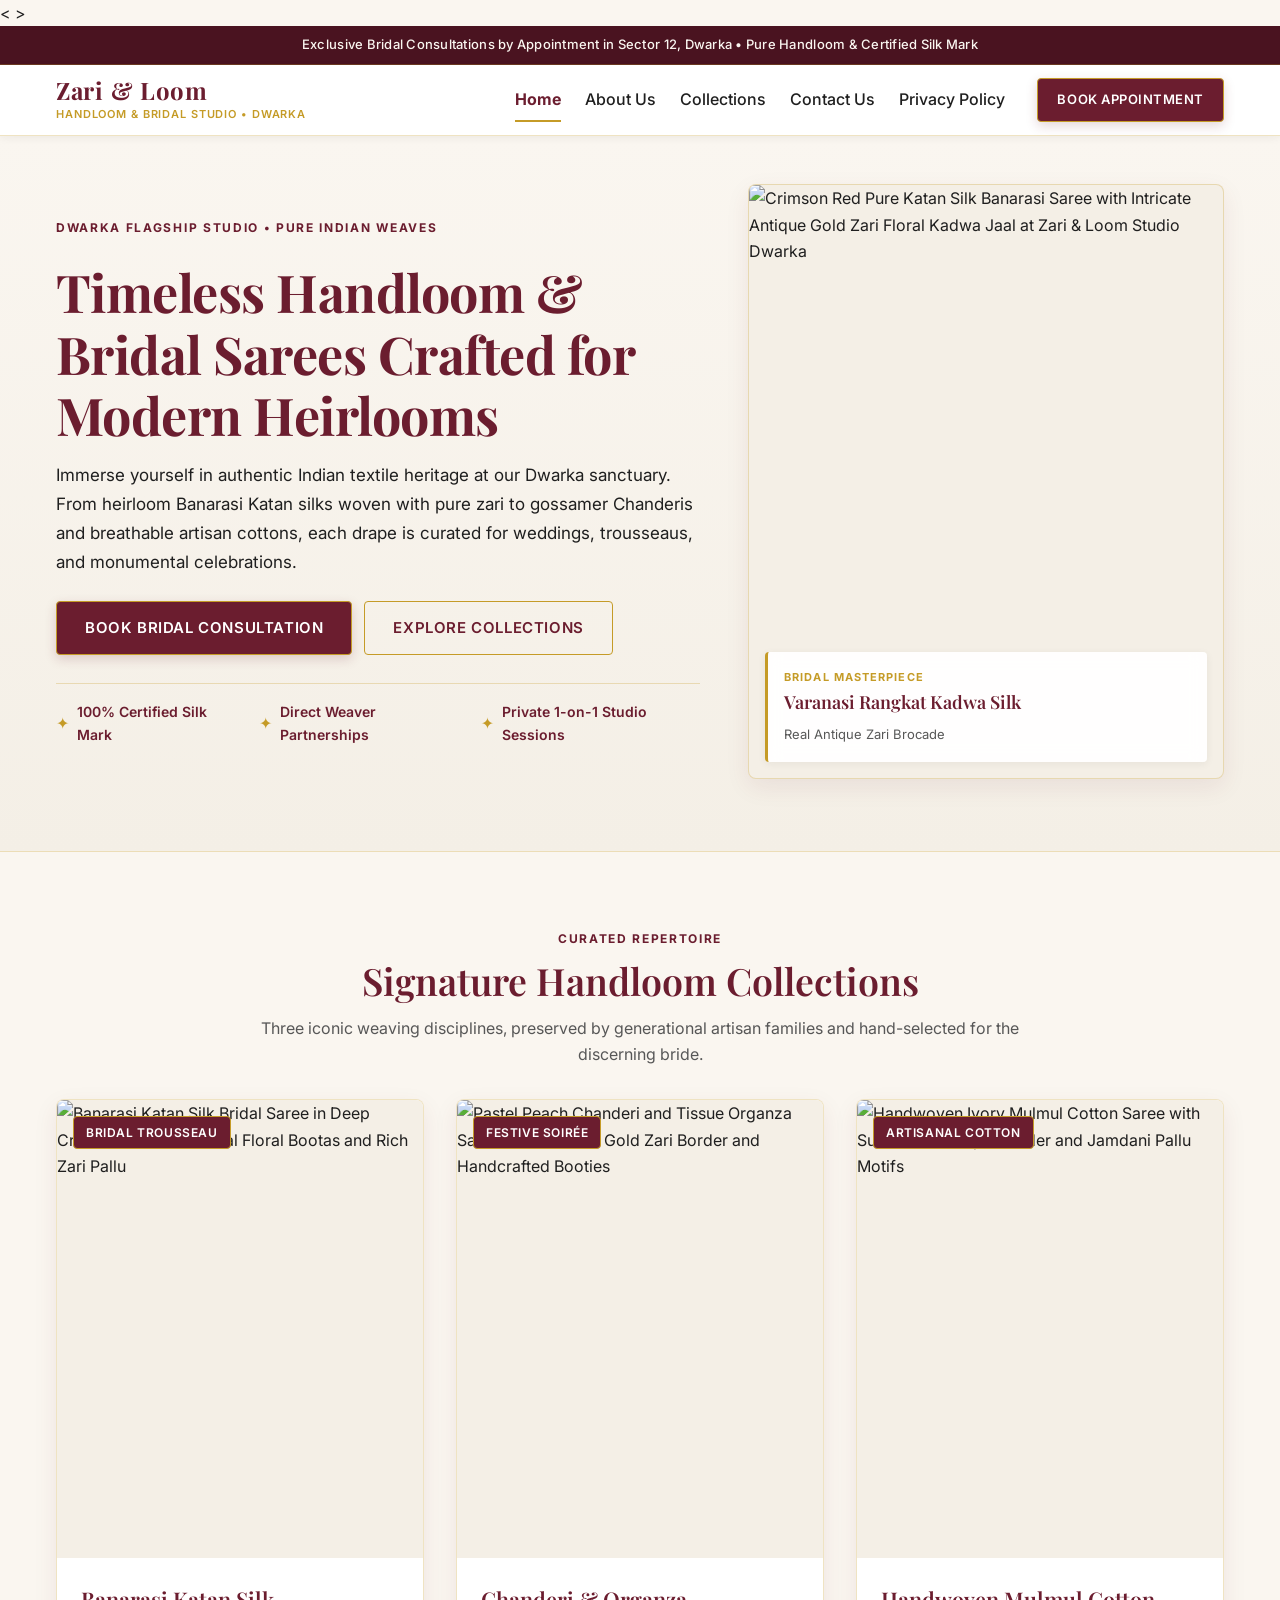
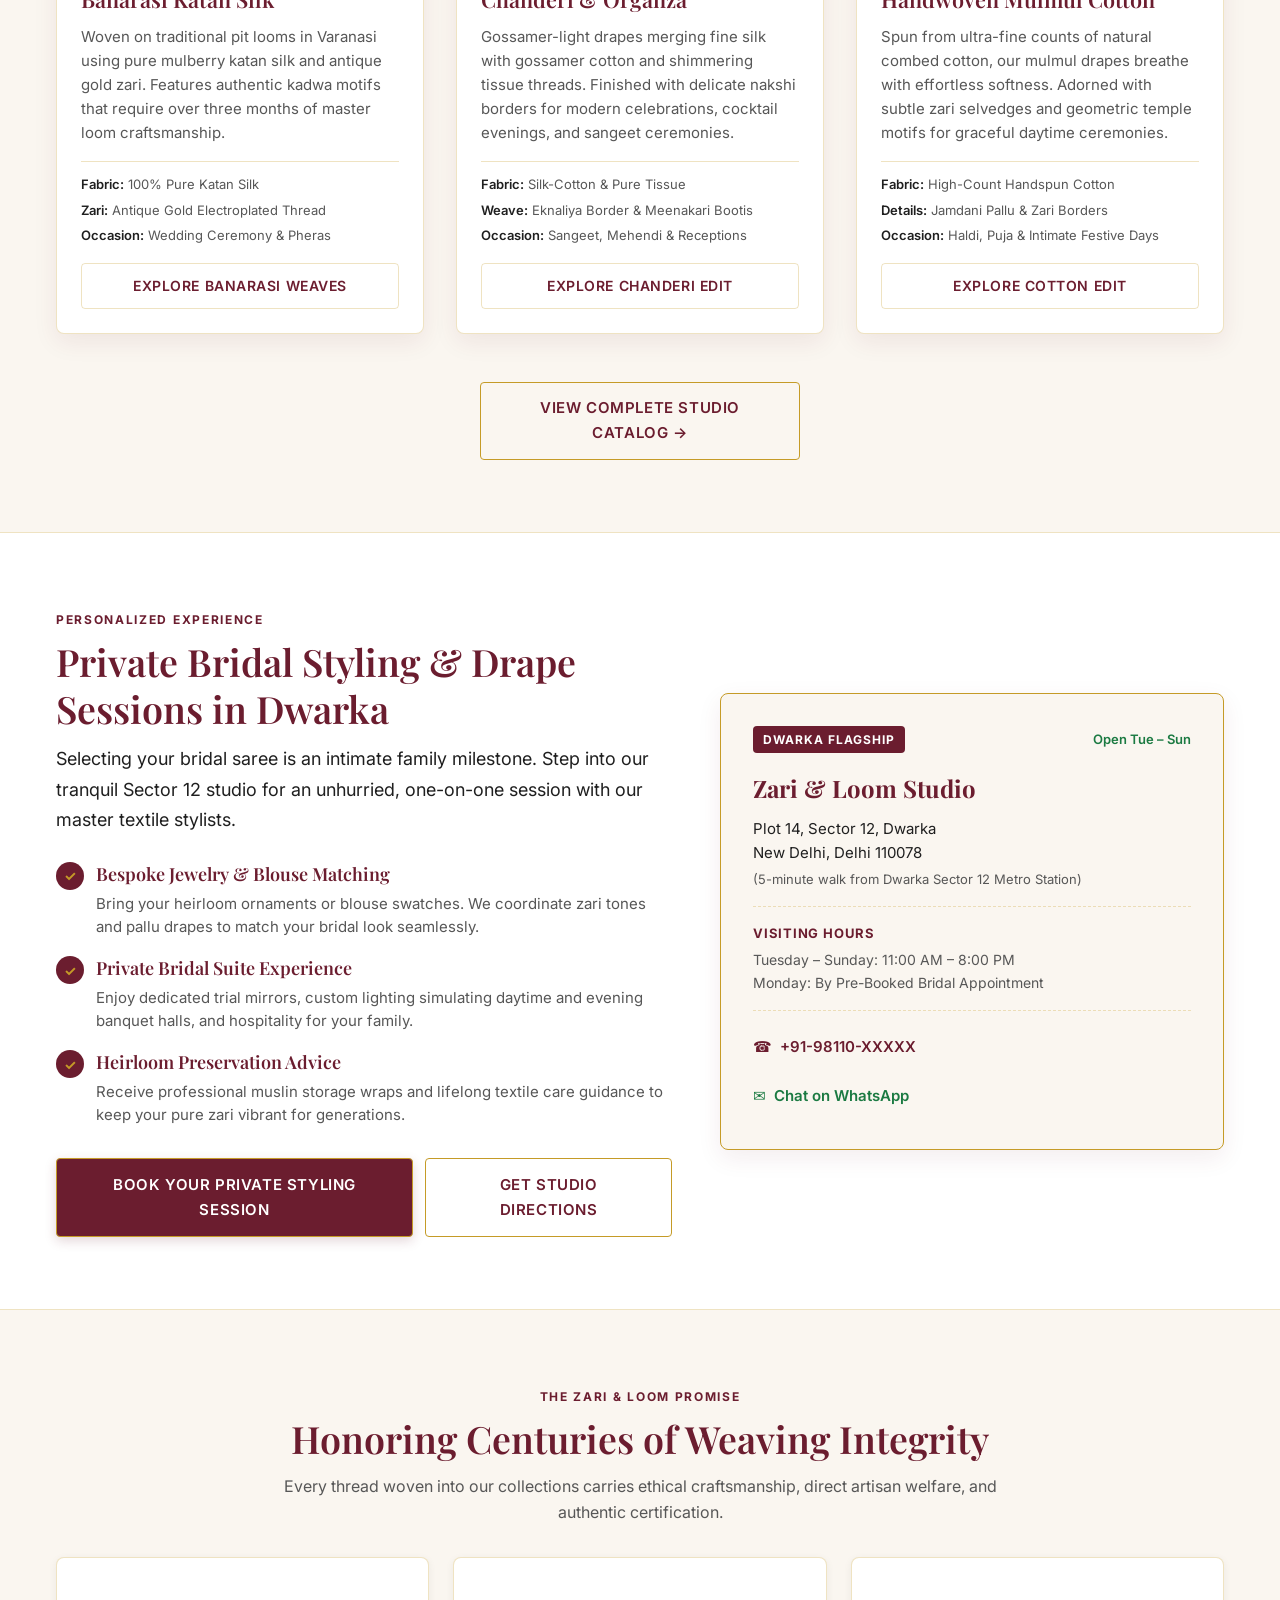
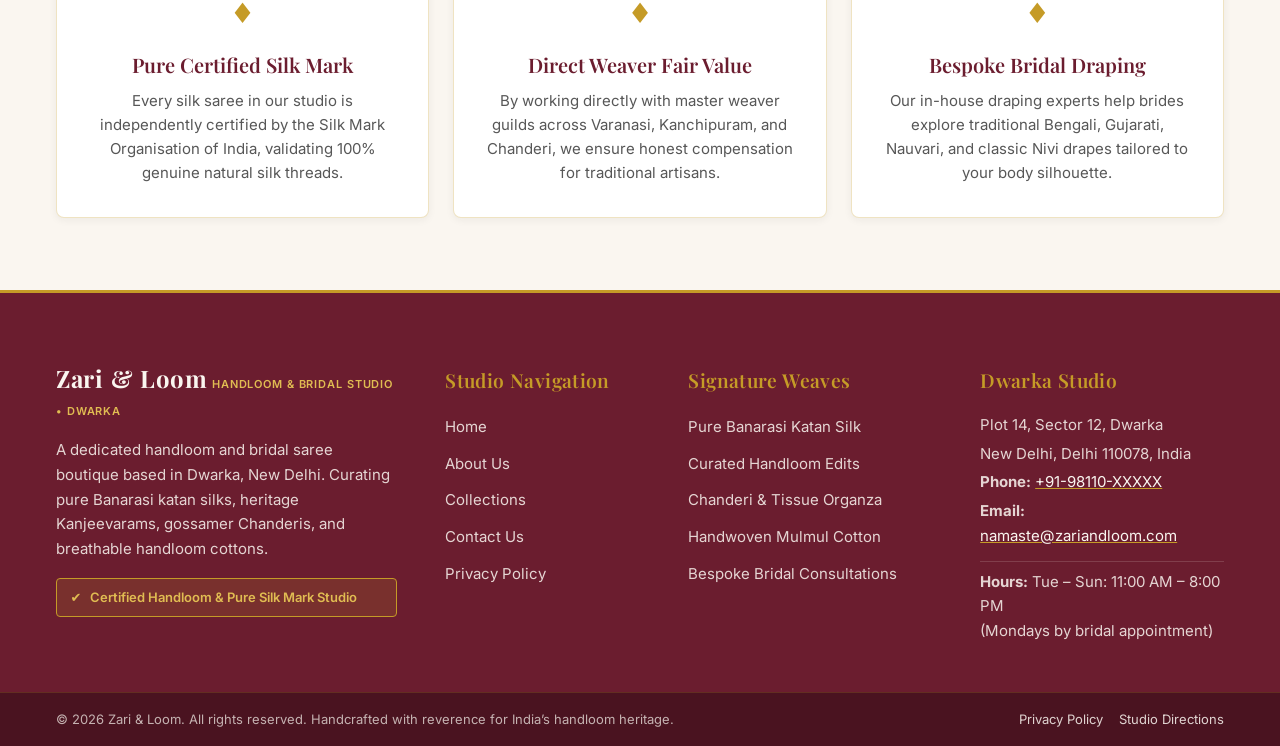
==== commit 9e838b1b: "Update index.html" ====
--- a/index.html
+++ b/index.html
@@ -8,16 +8,15 @@
   <meta name="robots" content="index, follow">
   <link rel="canonical" href="https://zariandloom.in/index.html">
 
-  <!-- GOOGLE ANALYTICS 4 (GA4) TAG PLACEHOLDER -->
-  <!--
-  <script async src="https://www.googletagmanager.com/gtag/js?id=G-XXXXXXXXXX"></script>
-  <script>
-    window.dataLayer = window.dataLayer || [];
-    function gtag(){dataLayer.push(arguments);}
-    gtag('js', new Date());
-    gtag('config', 'G-XXXXXXXXXX');
-  </script>
-  -->
+  <<!-- Google tag (gtag.js) -->
+<script async src="https://www.googletagmanager.com/gtag/js?id=G-GWCHPN2HD2"></script>
+<script>
+  window.dataLayer = window.dataLayer || [];
+  function gtag(){dataLayer.push(arguments);}
+  gtag('js', new Date());
+
+  gtag('config', 'G-GWCHPN2HD2');
+</script>>
 
   <!-- Open Graph Meta Tags -->
   <meta property="og:title" content="Zari &amp; Loom | Handloom &amp; Bridal Saree Boutique in Dwarka, Delhi">
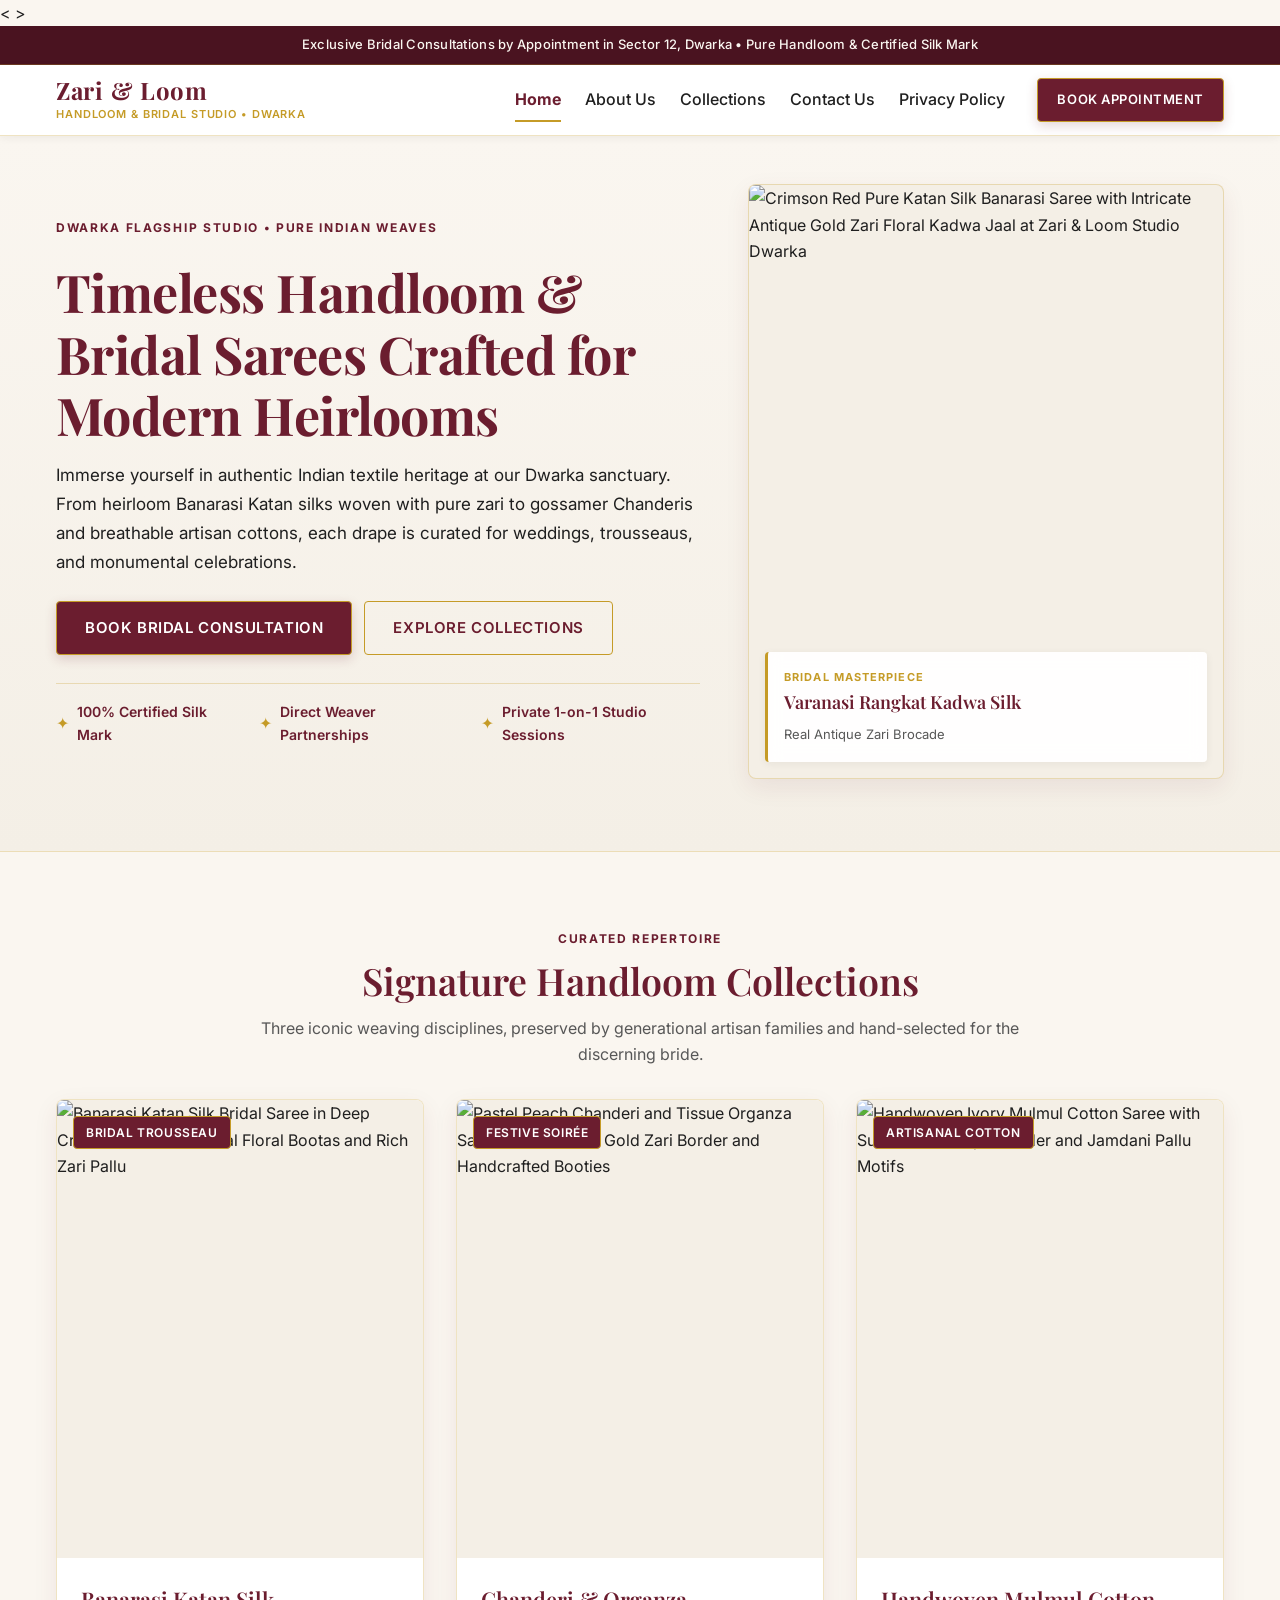
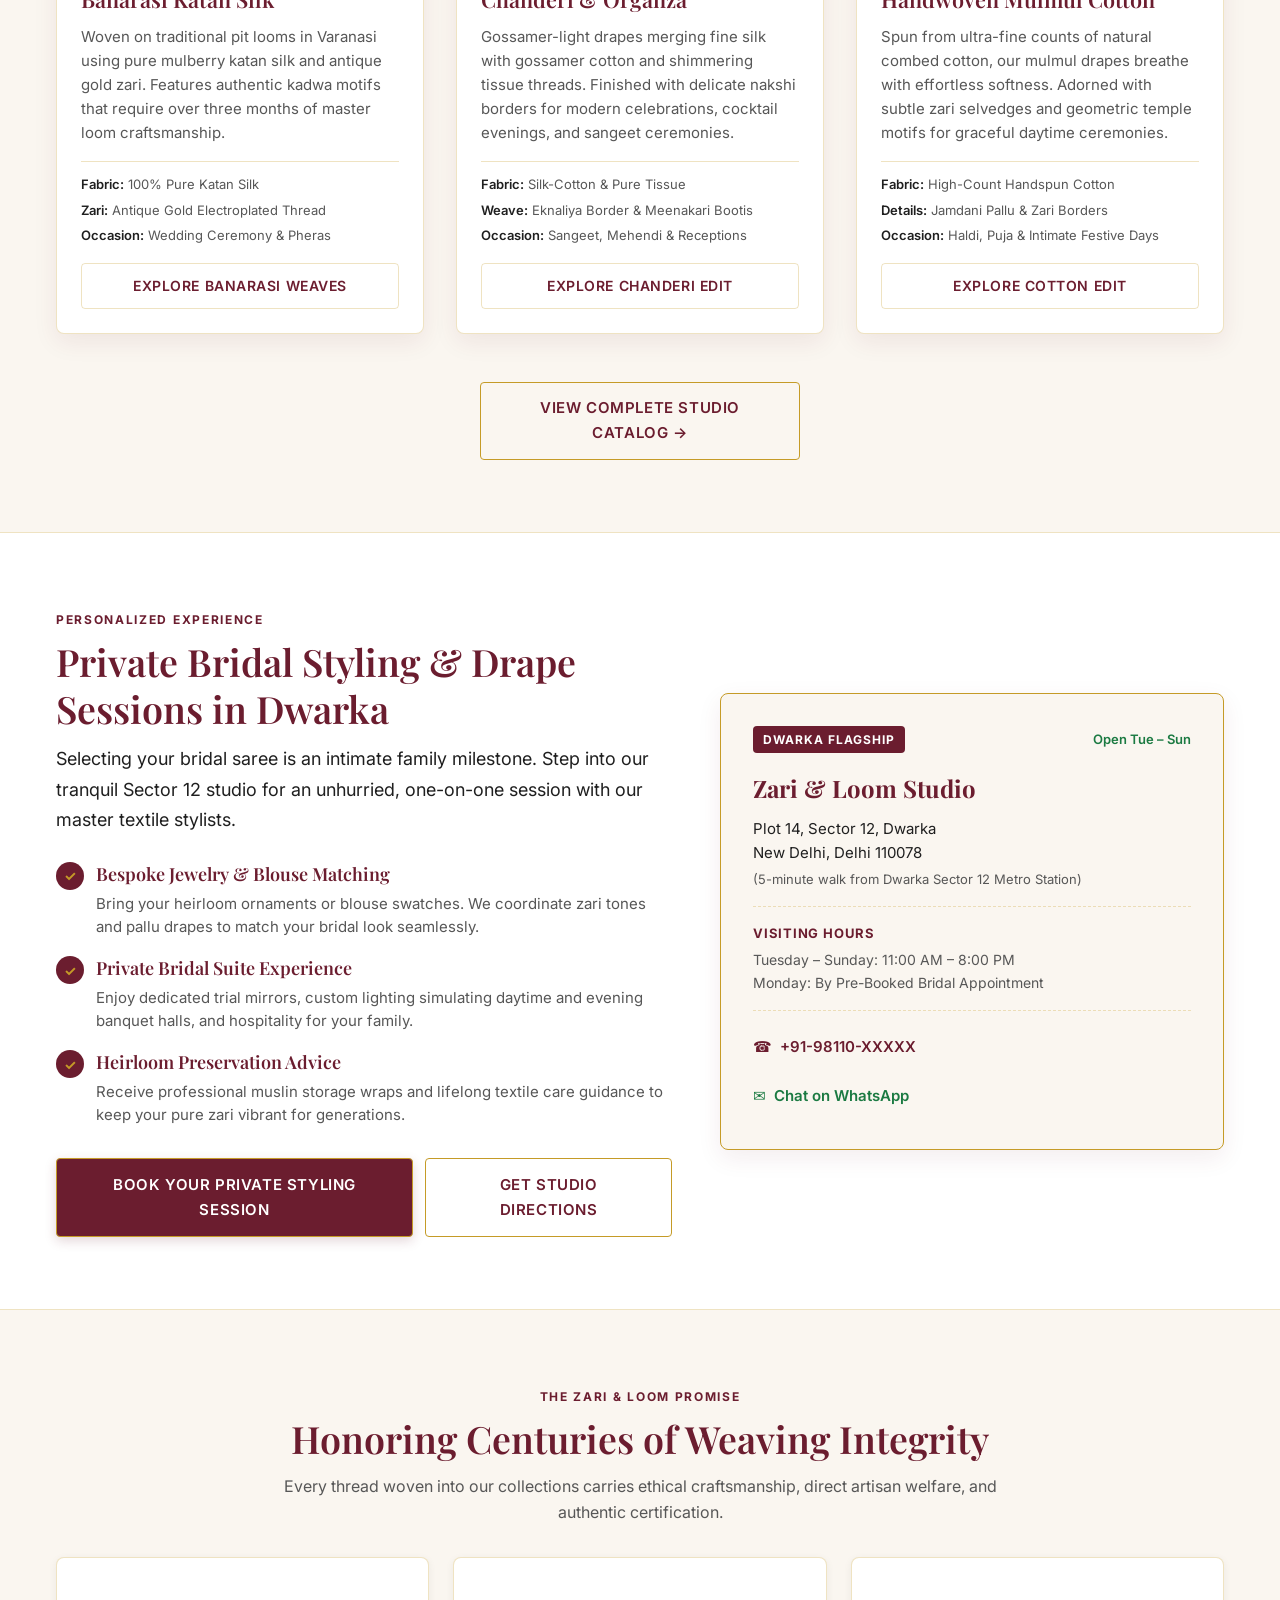
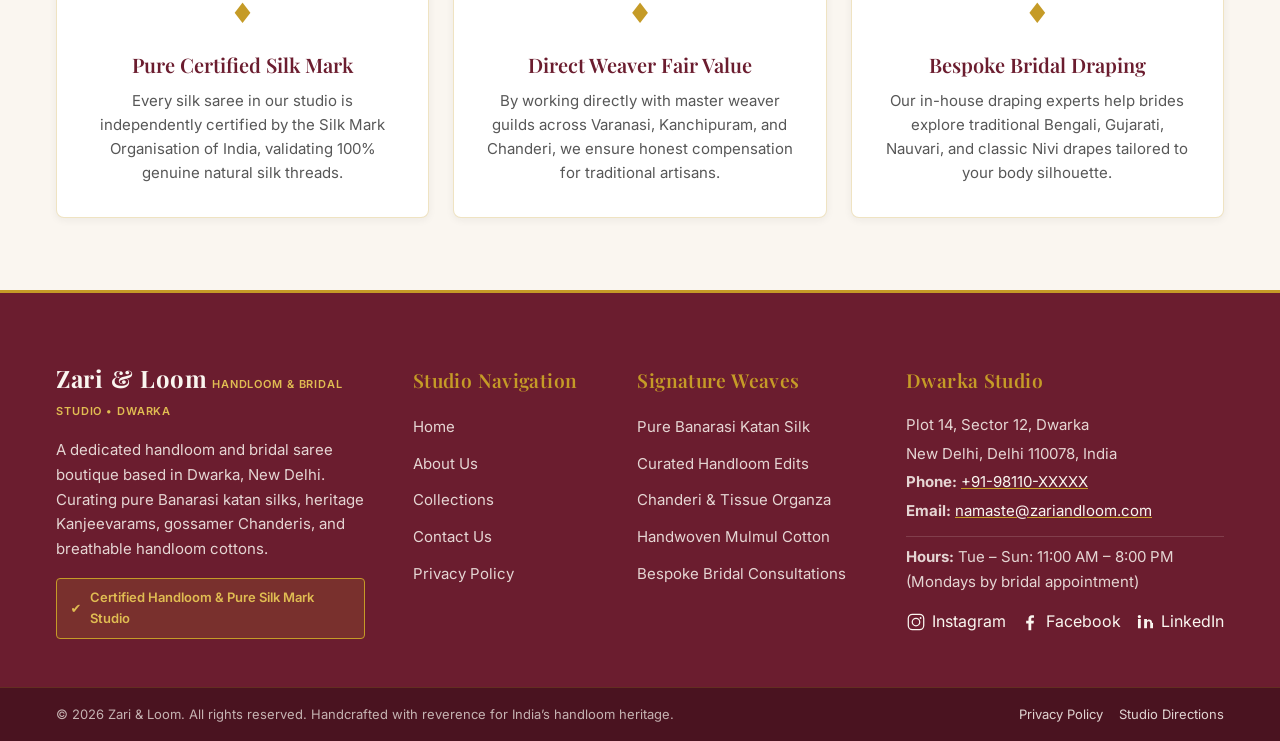
==== commit 5ea208ad: "Update index.html" ====
--- a/index.html
+++ b/index.html
@@ -446,6 +446,28 @@
             <strong>Hours:</strong> Tue – Sun: 11:00 AM – 8:00 PM<br>(Mondays by bridal appointment)
           </p>
         </address>
+        <div class="social-links" aria-label="Social Media Links" style="display: flex; gap: 14px; margin-top: 14px; align-items: center;">
+          <a href="https://www.instagram.com/zariandloom_51?dmpr=MXJ3ZzM1Njg0bHA4NQ%3D%3D&amp;utm_source=qr" target="_blank" rel="noopener noreferrer" aria-label="Zari and Loom on Instagram" style="display: inline-flex; align-items: center; gap: 6px;">
+            <svg width="20" height="20" viewBox="0 0 24 24" fill="currentColor" aria-hidden="true">
+              <path d="M7.75 2h8.5A5.75 5.75 0 0 1 22 7.75v8.5A5.75 5.75 0 0 1 16.25 22h-8.5A5.75 5.75 0 0 1 2 16.25v-8.5A5.75 5.75 0 0 1 7.75 2Zm0 1.5A4.25 4.25 0 0 0 3.5 7.75v8.5A4.25 4.25 0 0 0 7.75 20.5h8.5a4.25 4.25 0 0 0 4.25-4.25v-8.5A4.25 4.25 0 0 0 16.25 3.5h-8.5Zm4.25 3.25a5.25 5.25 0 1 1 0 10.5 5.25 5.25 0 0 1 0-10.5Zm0 1.5a3.75 3.75 0 1 0 0 7.5 3.75 3.75 0 0 0 0-7.5Zm5.5-2.125a1.125 1.125 0 1 1 0 2.25 1.125 1.125 0 0 1 0-2.25Z"/>
+            </svg>
+            <span>Instagram</span>
+          </a>
+
+          <a href="https://www.facebook.com/share/1FZKLqtaS3/?mibextid=wwXIfr" target="_blank" rel="noopener noreferrer" aria-label="Zari and Loom on Facebook" style="display: inline-flex; align-items: center; gap: 6px;">
+            <svg width="20" height="20" viewBox="0 0 24 24" fill="currentColor" aria-hidden="true">
+              <path d="M13.5 22v-8.2h2.75l.41-3.2H13.5V8.56c0-.93.26-1.56 1.59-1.56h1.7V4.14c-.29-.04-1.3-.13-2.48-.13-2.45 0-4.13 1.5-4.13 4.25v2.34H7.4v3.2h2.76V22h3.34Z"/>
+            </svg>
+            <span>Facebook</span>
+          </a>
+
+          <a href="https://www.linkedin.com/company/zari-loom/" target="_blank" rel="noopener noreferrer" aria-label="Zari and Loom on LinkedIn" style="display: inline-flex; align-items: center; gap: 6px;">
+            <svg width="20" height="20" viewBox="0 0 24 24" fill="currentColor" aria-hidden="true">
+              <path d="M6.94 8.5H3.56V19.5h3.38V8.5ZM5.25 3.5a1.97 1.97 0 1 0 0 3.94 1.97 1.97 0 0 0 0-3.94ZM20.44 13.02c0-2.74-1.46-4.01-3.41-4.01-1.57 0-2.28.86-2.67 1.47V8.5h-3.38c.04.96 0 11 0 11h3.38v-6.14c0-.33.02-.66.12-.89.27-.66.87-1.34 1.89-1.34 1.33 0 1.87 1.01 1.87 2.5v5.82h3.38v-6.28Z"/>
+            </svg>
+            <span>LinkedIn</span>
+          </a>
+        </div>
       </div>
 
     </div>
